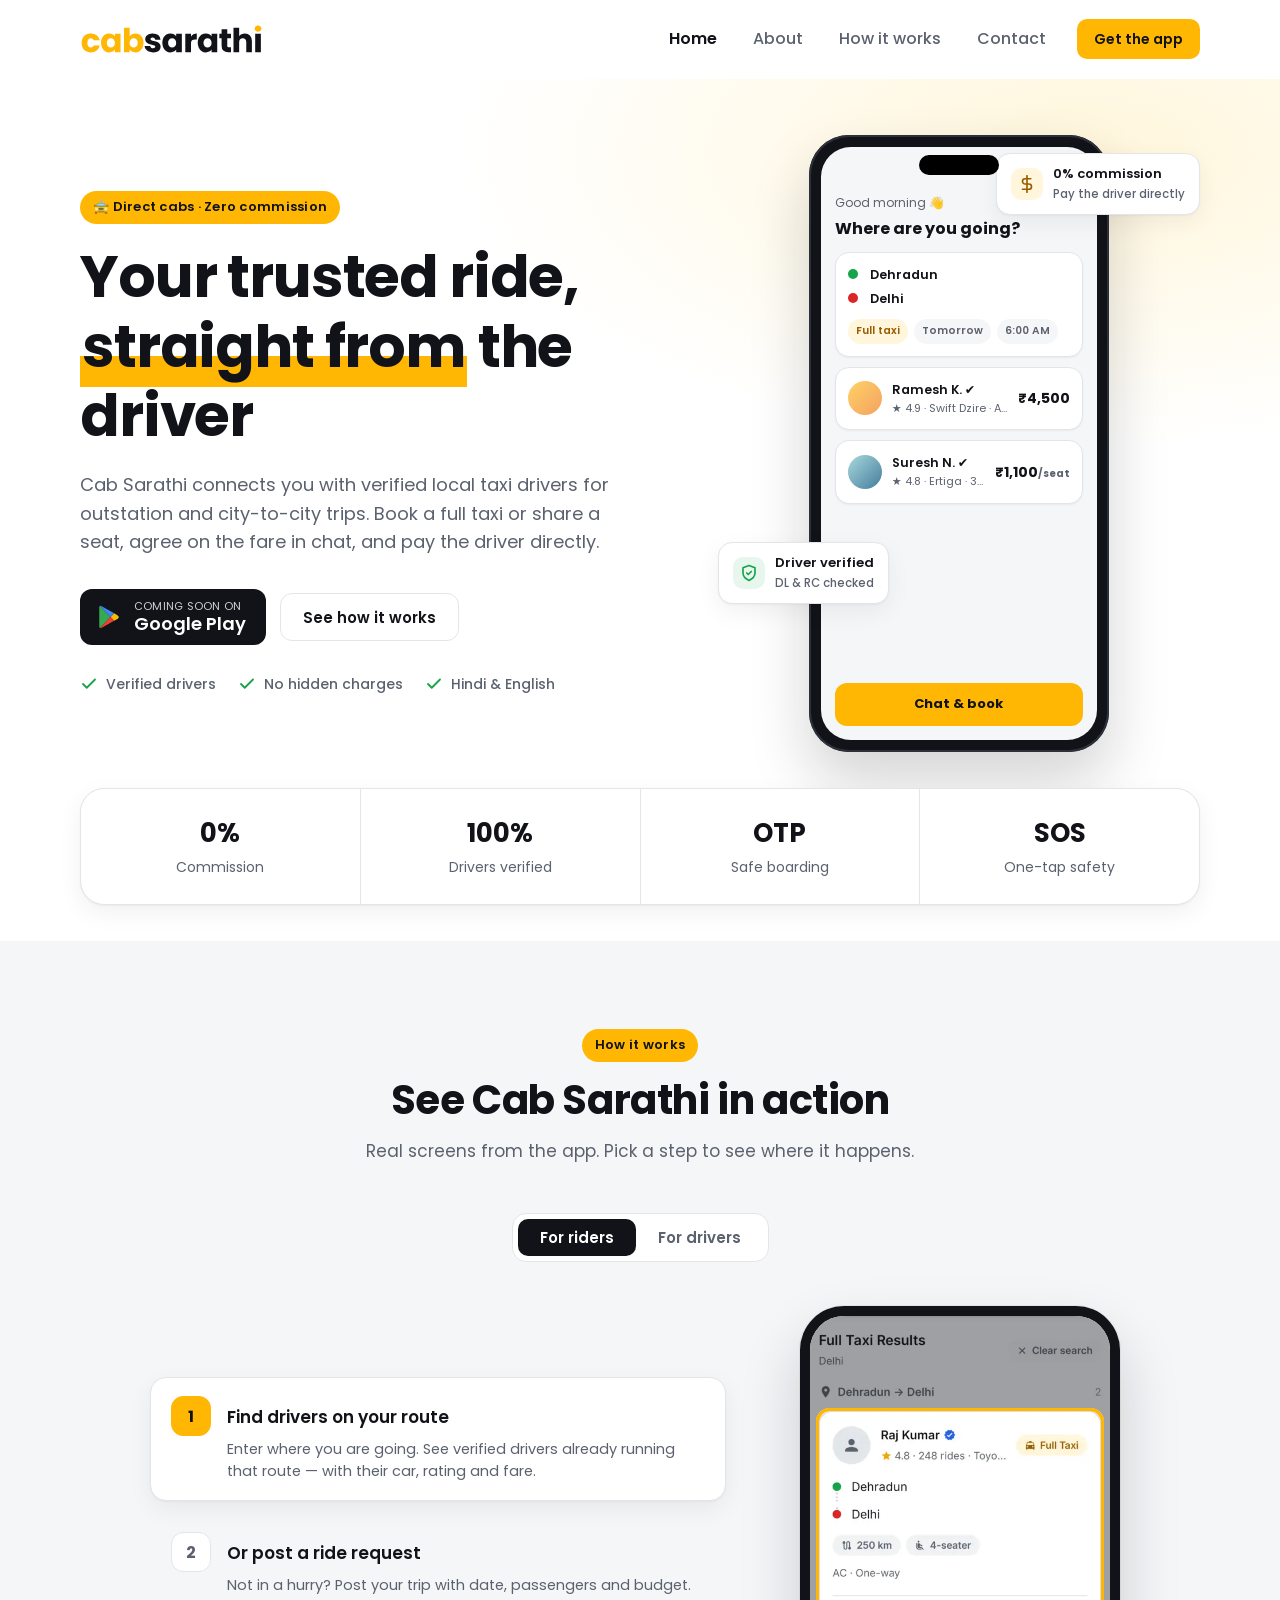
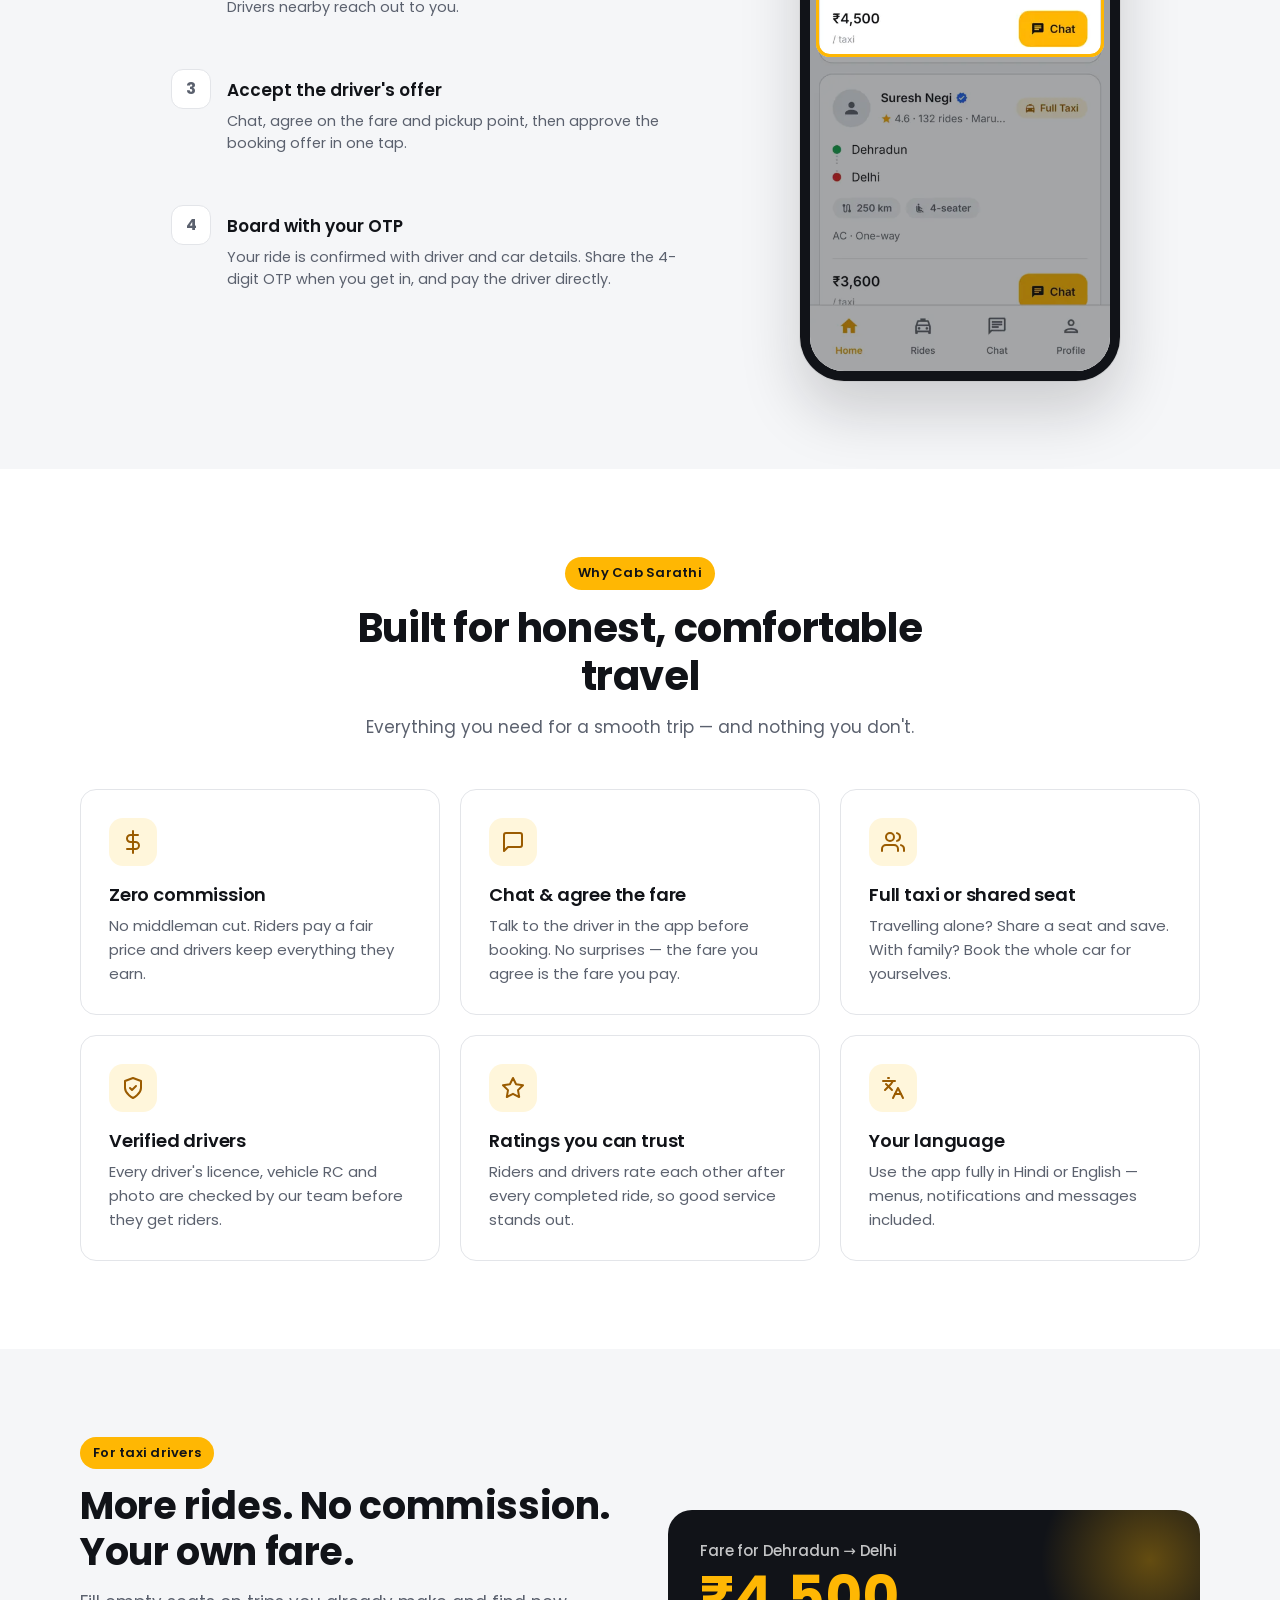
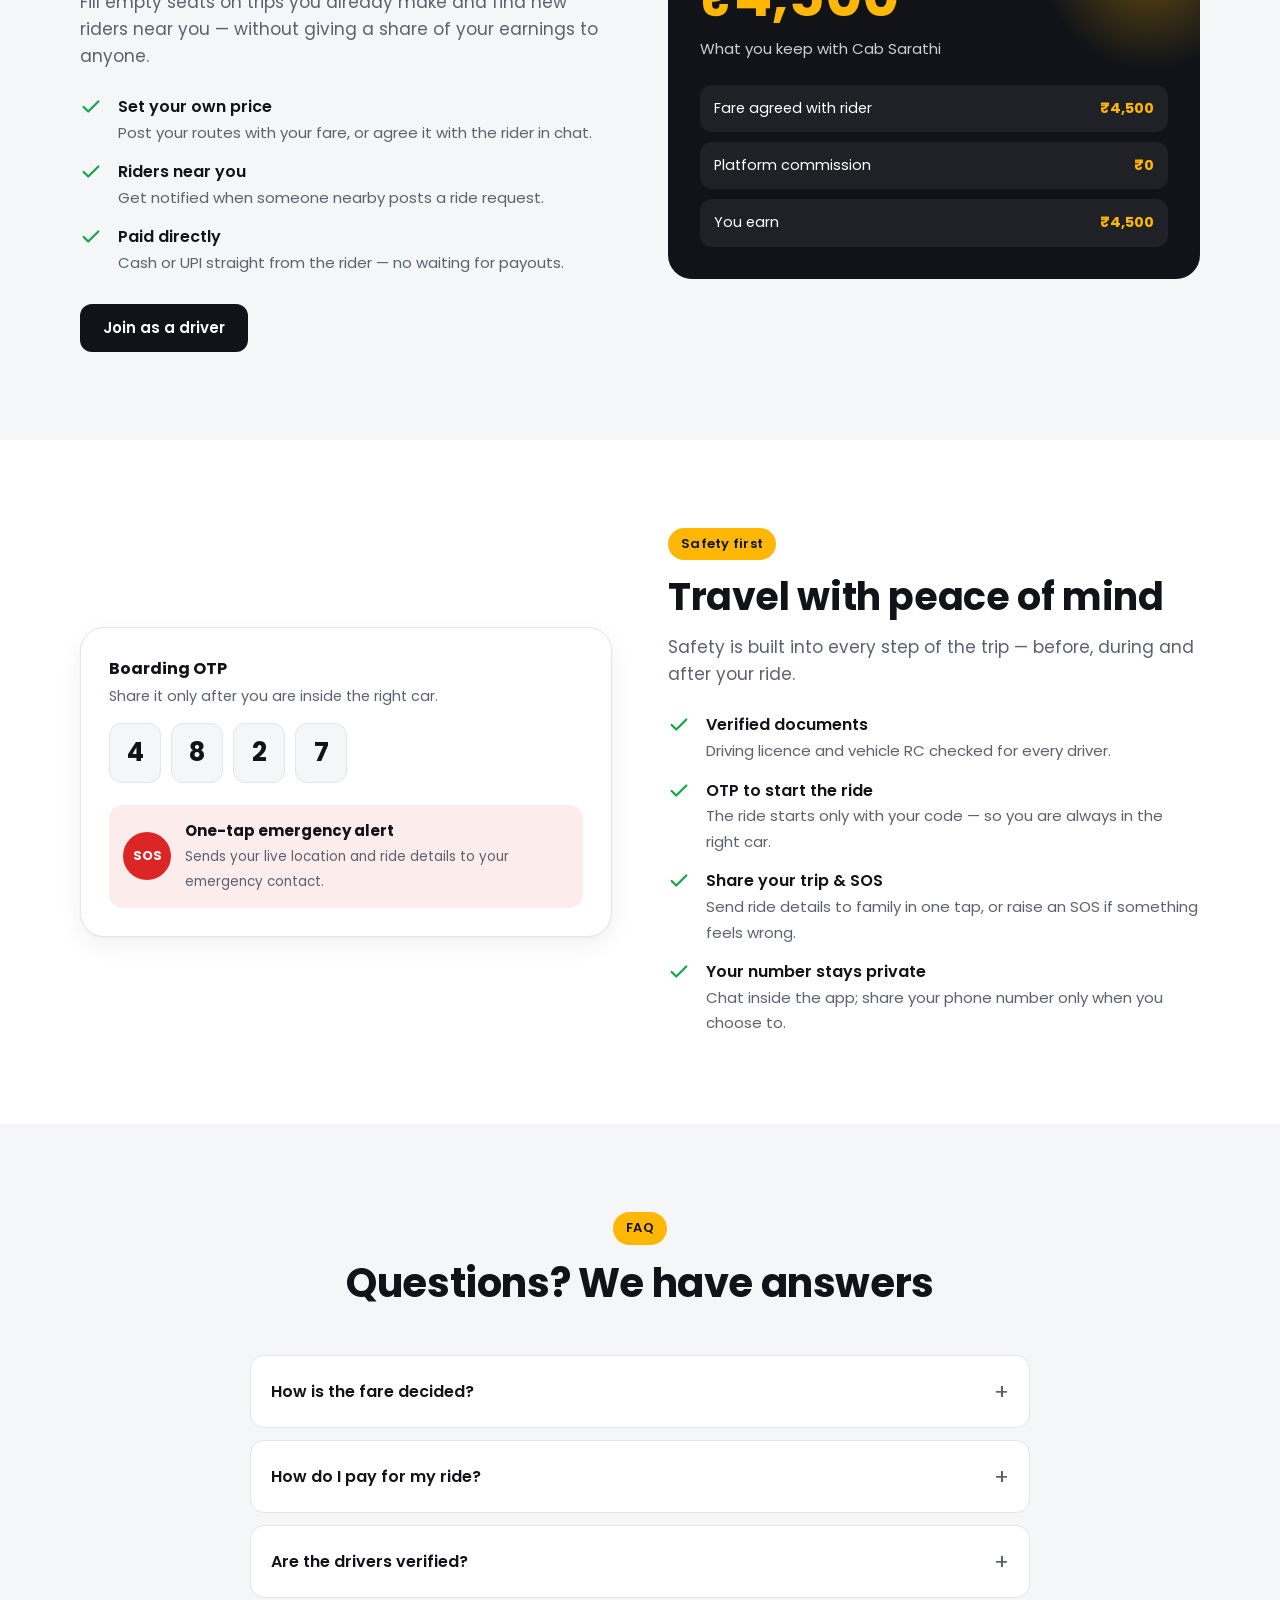
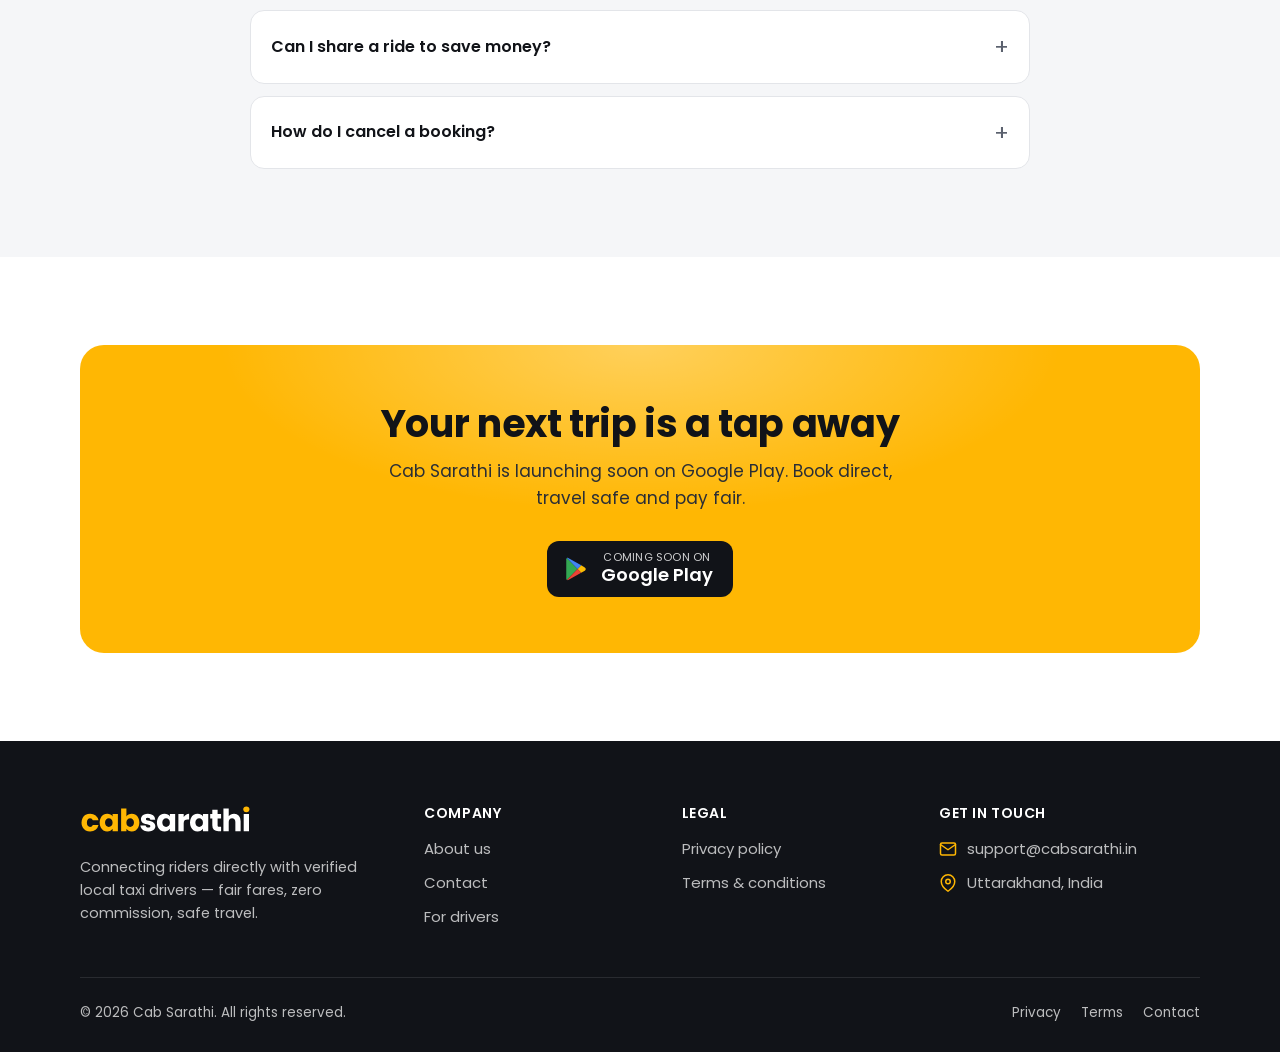
==== index.html @ b228d01e "Website: home page with new logo and real app screens in How it works - New cab/sarathi wordmark in " ====
<!doctype html>
<html lang="en">
<head>
  <meta charset="utf-8">
  <meta name="viewport" content="width=device-width, initial-scale=1">
  <title>Cab Sarathi — Book outstation cabs directly with local drivers</title>
  <meta name="description" content="Cab Sarathi connects riders with verified local taxi drivers. Book a full taxi or share a seat, agree the fare in chat, and pay the driver directly — zero commission.">
  <meta name="theme-color" content="#FFB703">
  <link rel="canonical" href="https://cabsarathi.in/">
  <link rel="icon" href="assets/favicon.svg" type="image/svg+xml">

  <!-- Social sharing -->
  <meta property="og:type" content="website">
  <meta property="og:title" content="Cab Sarathi — Direct cabs, zero commission">
  <meta property="og:description" content="Book a full taxi or share a seat with verified local drivers. Agree the fare in chat and pay the driver directly.">
  <meta property="og:url" content="https://cabsarathi.in/">

  <link rel="preconnect" href="https://fonts.googleapis.com">
  <link rel="preconnect" href="https://fonts.gstatic.com" crossorigin>
  <link href="https://fonts.googleapis.com/css2?family=Poppins:wght@400;500;600;700&display=swap" rel="stylesheet">
  <link rel="stylesheet" href="styles.css">
</head>
<body>
  <a class="skip-link" href="#main">Skip to content</a>

  <!-- ================= Header ================= -->
  <header class="site-header" id="top">
    <div class="container header-inner">
      <a class="brand" href="index.html" aria-label="Cab Sarathi home">
        <img class="brand-logo" src="assets/logo-wordmark.svg" alt="" width="183" height="30">
      </a>

      <button class="menu-toggle" type="button" aria-label="Open menu" aria-expanded="false" aria-controls="site-nav">
        <span></span>
      </button>

      <nav class="nav" id="site-nav" aria-label="Main">
        <a href="index.html" aria-current="page">Home</a>
        <a href="about.html">About</a>
        <a href="index.html#how-it-works">How it works</a>
        <a href="contact.html">Contact</a>
        <a class="btn btn-primary btn-sm" href="#download">Get the app</a>
      </nav>
    </div>
  </header>

  <main id="main">
    <!-- ================= Hero ================= -->
    <section class="hero">
      <div class="container hero-grid">
        <div class="hero-copy">
          <span class="eyebrow">🚖 Direct cabs · Zero commission</span>
          <h1>Your trusted ride, <em>straight from</em> the driver</h1>
          <p class="hero-lead">
            Cab Sarathi connects you with verified local taxi drivers for outstation and city-to-city trips.
            Book a full taxi or share a seat, agree on the fare in chat, and pay the driver directly.
          </p>
          <div class="hero-actions">
            <a class="store-badge" href="#download" aria-label="Get Cab Sarathi on Google Play">
              <svg viewBox="0 0 24 24" aria-hidden="true"><path fill="#34A853" d="M3.6 1.8 13.4 12l-9.8 10.2c-.4-.2-.6-.6-.6-1.1V2.9c0-.5.2-.9.6-1.1Z"/><path fill="#FBBC04" d="m16.8 8.6 3.3 1.9c1.2.7 1.2 2.3 0 3l-3.3 1.9L13.4 12l3.4-3.4Z"/><path fill="#4285F4" d="M3.6 1.8c.3-.2.8-.2 1.2 0l12 6.8-3.4 3.4L3.6 1.8Z"/><path fill="#EA4335" d="M13.4 12l3.4 3.4-12 6.8c-.4.2-.9.2-1.2 0L13.4 12Z"/></svg>
              <span><small>COMING SOON ON</small><strong>Google Play</strong></span>
            </a>
            <a class="btn btn-ghost" href="#how-it-works">See how it works</a>
          </div>
          <ul class="hero-points">
            <li><svg viewBox="0 0 24 24" fill="none" stroke="currentColor" stroke-width="2.4" stroke-linecap="round" stroke-linejoin="round" aria-hidden="true"><path d="M20 6 9 17l-5-5"/></svg>Verified drivers</li>
            <li><svg viewBox="0 0 24 24" fill="none" stroke="currentColor" stroke-width="2.4" stroke-linecap="round" stroke-linejoin="round" aria-hidden="true"><path d="M20 6 9 17l-5-5"/></svg>No hidden charges</li>
            <li><svg viewBox="0 0 24 24" fill="none" stroke="currentColor" stroke-width="2.4" stroke-linecap="round" stroke-linejoin="round" aria-hidden="true"><path d="M20 6 9 17l-5-5"/></svg>Hindi &amp; English</li>
          </ul>
        </div>

        <!-- Phone mockup -->
        <div class="phone-wrap" aria-hidden="true">
          <div class="phone">
            <div class="screen">
              <div class="s-hello">Good morning 👋</div>
              <div class="s-title">Where are you going?</div>
              <div class="s-card">
                <div class="s-route">
                  <i class="s-dot from"></i><span>Dehradun</span>
                  <i class="s-dot to"></i><span>Delhi</span>
                </div>
                <div class="s-meta">
                  <span class="s-chip brand">Full taxi</span>
                  <span class="s-chip">Tomorrow</span>
                  <span class="s-chip">6:00 AM</span>
                </div>
              </div>
              <div class="s-card">
                <div class="s-driver">
                  <i class="s-avatar"></i>
                  <div><div class="s-name">Ramesh K. ✔</div><div class="s-sub">★ 4.9 · Swift Dzire · AC</div></div>
                  <div class="s-fare">₹4,500</div>
                </div>
              </div>
              <div class="s-card">
                <div class="s-driver">
                  <i class="s-avatar" style="background:linear-gradient(135deg,#a8dadc,#457b9d)"></i>
                  <div><div class="s-name">Suresh N. ✔</div><div class="s-sub">★ 4.8 · Ertiga · 3 seats</div></div>
                  <div class="s-fare">₹1,100<small style="font-size:10px;color:var(--muted)">/seat</small></div>
                </div>
              </div>
              <div class="s-btn">Chat &amp; book</div>
            </div>
          </div>
          <div class="float-card float-1">
            <span class="ic"><svg viewBox="0 0 24 24" fill="none" stroke="currentColor" stroke-width="2.2" stroke-linecap="round" stroke-linejoin="round"><path d="M12 22s8-4 8-10V5l-8-3-8 3v7c0 6 8 10 8 10Z"/><path d="m9 12 2 2 4-4"/></svg></span>
            <span>Driver verified<small>DL &amp; RC checked</small></span>
          </div>
          <div class="float-card float-2">
            <span class="ic"><svg viewBox="0 0 24 24" fill="none" stroke="currentColor" stroke-width="2.2" stroke-linecap="round" stroke-linejoin="round"><path d="M12 1v22M17 5H9.5a3.5 3.5 0 0 0 0 7h5a3.5 3.5 0 0 1 0 7H6"/></svg></span>
            <span>0% commission<small>Pay the driver directly</small></span>
          </div>
        </div>
      </div>
    </section>

    <!-- ================= Highlights ================= -->
    <section class="stats" aria-label="Highlights">
      <div class="container">
        <div class="stats-grid">
          <div class="stat"><strong>0%</strong><span>Commission</span></div>
          <div class="stat"><strong>100%</strong><span>Drivers verified</span></div>
          <div class="stat"><strong>OTP</strong><span>Safe boarding</span></div>
          <div class="stat"><strong>SOS</strong><span>One-tap safety</span></div>
        </div>
      </div>
    </section>

    <!-- ================= How it works ================= -->
    <section class="section-muted" id="how-it-works">
      <div class="container">
        <div class="section-head">
          <span class="eyebrow">How it works</span>
          <h2>See Cab Sarathi in action</h2>
          <p>Real screens from the app. Pick a step to see where it happens.</p>
        </div>

        <div class="tabs-wrap">
          <div class="tabs" role="tablist" aria-label="Choose your role">
            <button class="tab" role="tab" id="tab-riders" aria-selected="true" aria-controls="steps-riders">For riders</button>
            <button class="tab" role="tab" id="tab-drivers" aria-selected="false" aria-controls="steps-drivers" tabindex="-1">For drivers</button>
          </div>
        </div>

        <div class="hiw" id="steps-riders" role="tabpanel" aria-labelledby="tab-riders">
          <ol class="hiw-steps">
            <li><button class="hiw-step" type="button" data-shot="assets/screens/rider_search.webp" data-hl="14,2,96,38" aria-current="step">
              <span><span class="hiw-t">Find drivers on your route</span><span class="hiw-d">Enter where you are going. See verified drivers already running that route — with their car, rating and fare.</span></span>
            </button></li>
            <li><button class="hiw-step" type="button" data-shot="assets/screens/rider_request.webp" data-hl="34,3,94,56">
              <span><span class="hiw-t">Or post a ride request</span><span class="hiw-d">Not in a hurry? Post your trip with date, passengers and budget. Drivers nearby reach out to you.</span></span>
            </button></li>
            <li><button class="hiw-step" type="button" data-shot="assets/screens/rider_chat.webp" data-hl="37.5,3,94,41.5">
              <span><span class="hiw-t">Accept the driver's offer</span><span class="hiw-d">Chat, agree on the fare and pickup point, then approve the booking offer in one tap.</span></span>
            </button></li>
            <li><button class="hiw-step" type="button" data-shot="assets/screens/rider_ride.webp" data-hl="35.5,2,96,20">
              <span><span class="hiw-t">Board with your OTP</span><span class="hiw-d">Your ride is confirmed with driver and car details. Share the 4-digit OTP when you get in, and pay the driver directly.</span></span>
            </button></li>
          </ol>
          <div class="hiw-media">
            <div class="device">
              <div class="device-screen">
                <img src="assets/screens/rider_search.webp" alt="Cab Sarathi app screen" width="540" height="1140" loading="lazy">
                <span class="hiw-hl" aria-hidden="true" style="--t:14%;--l:2%;--w:96%;--h:38%"></span>
              </div>
            </div>
          </div>
        </div>

        <div class="hiw" id="steps-drivers" role="tabpanel" aria-labelledby="tab-drivers" hidden>
          <ol class="hiw-steps">
            <li><button class="hiw-step" type="button" data-shot="assets/screens/driver_route.webp" data-hl="23,2,96,23" aria-current="step">
              <span><span class="hiw-t">Create your route</span><span class="hiw-d">Add the routes you run — full taxi or shared seats — and set your own fare.</span></span>
            </button></li>
            <li><button class="hiw-step" type="button" data-shot="assets/screens/driver_nearby.webp" data-hl="45,3,82,39">
              <span><span class="hiw-t">See nearby ride requests</span><span class="hiw-d">Riders near you post trips live. See the route, time, passengers and budget, and talk to the rider.</span></span>
            </button></li>
            <li><button class="hiw-step" type="button" data-shot="assets/screens/driver_chat.webp" data-hl="52,3,94,34">
              <span><span class="hiw-t">Send your offer</span><span class="hiw-d">Chat with the rider and send a booking offer. Once approved, the ride is yours — with 0% commission.</span></span>
            </button></li>
          </ol>
          <div class="hiw-media">
            <div class="device">
              <div class="device-screen">
                <img src="assets/screens/driver_route.webp" alt="Cab Sarathi app screen" width="540" height="1140" loading="lazy">
                <span class="hiw-hl" aria-hidden="true" style="--t:23%;--l:2%;--w:96%;--h:23%"></span>
              </div>
            </div>
          </div>
        </div>
      </div>
    </section>

    <!-- ================= Features ================= -->
    <section id="features">
      <div class="container">
        <div class="section-head">
          <span class="eyebrow">Why Cab Sarathi</span>
          <h2>Built for honest, comfortable travel</h2>
          <p>Everything you need for a smooth trip — and nothing you don't.</p>
        </div>

        <div class="features">
          <article class="feature">
            <div class="ic"><svg viewBox="0 0 24 24" fill="none" stroke="currentColor" stroke-width="2" stroke-linecap="round" stroke-linejoin="round" aria-hidden="true"><path d="M12 1v22M17 5H9.5a3.5 3.5 0 0 0 0 7h5a3.5 3.5 0 0 1 0 7H6"/></svg></div>
            <h3>Zero commission</h3>
            <p>No middleman cut. Riders pay a fair price and drivers keep everything they earn.</p>
          </article>
          <article class="feature">
            <div class="ic"><svg viewBox="0 0 24 24" fill="none" stroke="currentColor" stroke-width="2" stroke-linecap="round" stroke-linejoin="round" aria-hidden="true"><path d="M21 15a2 2 0 0 1-2 2H7l-4 4V5a2 2 0 0 1 2-2h14a2 2 0 0 1 2 2z"/></svg></div>
            <h3>Chat &amp; agree the fare</h3>
            <p>Talk to the driver in the app before booking. No surprises — the fare you agree is the fare you pay.</p>
          </article>
          <article class="feature">
            <div class="ic"><svg viewBox="0 0 24 24" fill="none" stroke="currentColor" stroke-width="2" stroke-linecap="round" stroke-linejoin="round" aria-hidden="true"><path d="M17 21v-2a4 4 0 0 0-4-4H5a4 4 0 0 0-4 4v2"/><circle cx="9" cy="7" r="4"/><path d="M23 21v-2a4 4 0 0 0-3-3.87M16 3.13a4 4 0 0 1 0 7.75"/></svg></div>
            <h3>Full taxi or shared seat</h3>
            <p>Travelling alone? Share a seat and save. With family? Book the whole car for yourselves.</p>
          </article>
          <article class="feature">
            <div class="ic"><svg viewBox="0 0 24 24" fill="none" stroke="currentColor" stroke-width="2" stroke-linecap="round" stroke-linejoin="round" aria-hidden="true"><path d="M12 22s8-4 8-10V5l-8-3-8 3v7c0 6 8 10 8 10z"/><path d="m9 12 2 2 4-4"/></svg></div>
            <h3>Verified drivers</h3>
            <p>Every driver's licence, vehicle RC and photo are checked by our team before they get riders.</p>
          </article>
          <article class="feature">
            <div class="ic"><svg viewBox="0 0 24 24" fill="none" stroke="currentColor" stroke-width="2" stroke-linecap="round" stroke-linejoin="round" aria-hidden="true"><polygon points="12 2 15.09 8.26 22 9.27 17 14.14 18.18 21.02 12 17.77 5.82 21.02 7 14.14 2 9.27 8.91 8.26 12 2"/></svg></div>
            <h3>Ratings you can trust</h3>
            <p>Riders and drivers rate each other after every completed ride, so good service stands out.</p>
          </article>
          <article class="feature">
            <div class="ic"><svg viewBox="0 0 24 24" fill="none" stroke="currentColor" stroke-width="2" stroke-linecap="round" stroke-linejoin="round" aria-hidden="true"><path d="m5 8 6 6"/><path d="m4 14 6-6 2-3"/><path d="M2 5h12"/><path d="M7 2h1"/><path d="m22 22-5-10-5 10"/><path d="M14 18h6"/></svg></div>
            <h3>Your language</h3>
            <p>Use the app fully in Hindi or English — menus, notifications and messages included.</p>
          </article>
        </div>
      </div>
    </section>

    <!-- ================= For drivers ================= -->
    <section class="section-muted" id="drivers">
      <div class="container split">
        <div>
          <span class="eyebrow">For taxi drivers</span>
          <h2>More rides. No commission. Your own fare.</h2>
          <p class="lead">Fill empty seats on trips you already make and find new riders near you — without giving a share of your earnings to anyone.</p>
          <ul class="checklist">
            <li><svg viewBox="0 0 24 24" fill="none" stroke="currentColor" stroke-width="2.4" stroke-linecap="round" stroke-linejoin="round" aria-hidden="true"><path d="M20 6 9 17l-5-5"/></svg><div><strong>Set your own price</strong><span>Post your routes with your fare, or agree it with the rider in chat.</span></div></li>
            <li><svg viewBox="0 0 24 24" fill="none" stroke="currentColor" stroke-width="2.4" stroke-linecap="round" stroke-linejoin="round" aria-hidden="true"><path d="M20 6 9 17l-5-5"/></svg><div><strong>Riders near you</strong><span>Get notified when someone nearby posts a ride request.</span></div></li>
            <li><svg viewBox="0 0 24 24" fill="none" stroke="currentColor" stroke-width="2.4" stroke-linecap="round" stroke-linejoin="round" aria-hidden="true"><path d="M20 6 9 17l-5-5"/></svg><div><strong>Paid directly</strong><span>Cash or UPI straight from the rider — no waiting for payouts.</span></div></li>
          </ul>
          <a class="btn btn-dark" href="#download">Join as a driver</a>
        </div>
        <div class="split-media">
          <div class="panel">
            <h3>Fare for Dehradun → Delhi</h3>
            <div class="big">₹4,500</div>
            <p>What you keep with Cab Sarathi</p>
            <div class="panel-rows">
              <div class="panel-row"><span>Fare agreed with rider</span><b>₹4,500</b></div>
              <div class="panel-row"><span>Platform commission</span><b>₹0</b></div>
              <div class="panel-row"><span>You earn</span><b>₹4,500</b></div>
            </div>
          </div>
        </div>
      </div>
    </section>

    <!-- ================= Safety ================= -->
    <section id="safety">
      <div class="container split reverse">
        <div class="split-media">
          <div class="safety-card">
            <strong>Boarding OTP</strong>
            <p style="color:var(--muted);font-size:14.5px;margin-top:4px">Share it only after you are inside the right car.</p>
            <div class="otp-box" aria-label="Example OTP 4 8 2 7"><span>4</span><span>8</span><span>2</span><span>7</span></div>
            <div class="sos-row">
              <div class="sos">SOS</div>
              <div><strong>One-tap emergency alert</strong><span>Sends your live location and ride details to your emergency contact.</span></div>
            </div>
          </div>
        </div>
        <div>
          <span class="eyebrow">Safety first</span>
          <h2>Travel with peace of mind</h2>
          <p class="lead">Safety is built into every step of the trip — before, during and after your ride.</p>
          <ul class="checklist">
            <li><svg viewBox="0 0 24 24" fill="none" stroke="currentColor" stroke-width="2.4" stroke-linecap="round" stroke-linejoin="round" aria-hidden="true"><path d="M20 6 9 17l-5-5"/></svg><div><strong>Verified documents</strong><span>Driving licence and vehicle RC checked for every driver.</span></div></li>
            <li><svg viewBox="0 0 24 24" fill="none" stroke="currentColor" stroke-width="2.4" stroke-linecap="round" stroke-linejoin="round" aria-hidden="true"><path d="M20 6 9 17l-5-5"/></svg><div><strong>OTP to start the ride</strong><span>The ride starts only with your code — so you are always in the right car.</span></div></li>
            <li><svg viewBox="0 0 24 24" fill="none" stroke="currentColor" stroke-width="2.4" stroke-linecap="round" stroke-linejoin="round" aria-hidden="true"><path d="M20 6 9 17l-5-5"/></svg><div><strong>Share your trip &amp; SOS</strong><span>Send ride details to family in one tap, or raise an SOS if something feels wrong.</span></div></li>
            <li><svg viewBox="0 0 24 24" fill="none" stroke="currentColor" stroke-width="2.4" stroke-linecap="round" stroke-linejoin="round" aria-hidden="true"><path d="M20 6 9 17l-5-5"/></svg><div><strong>Your number stays private</strong><span>Chat inside the app; share your phone number only when you choose to.</span></div></li>
          </ul>
        </div>
      </div>
    </section>

    <!-- ================= FAQ ================= -->
    <section class="section-muted" id="faq">
      <div class="container">
        <div class="section-head">
          <span class="eyebrow">FAQ</span>
          <h2>Questions? We have answers</h2>
        </div>
        <div class="faq">
          <details>
            <summary>How is the fare decided?</summary>
            <p>Drivers set their own fares, and you can discuss it with them in chat. Cab Sarathi does not add any commission or hidden charges — you pay exactly what you agreed.</p>
          </details>
          <details>
            <summary>How do I pay for my ride?</summary>
            <p>You pay the driver directly in cash or UPI, as you both agree. No money is charged inside the app.</p>
          </details>
          <details>
            <summary>Are the drivers verified?</summary>
            <p>Yes. Every driver submits their driving licence, vehicle RC and photo, and our team reviews them before the driver can see riders' requests.</p>
          </details>
          <details>
            <summary>Can I share a ride to save money?</summary>
            <p>Yes. Many drivers offer seat sharing on their routes — book only the seats you need and split the cost of the trip.</p>
          </details>
          <details>
            <summary>How do I cancel a booking?</summary>
            <p>Open the ride in the Rides tab and tap "Cancel ride". The other person is notified immediately.</p>
          </details>
        </div>
      </div>
    </section>

    <!-- ================= CTA ================= -->
    <section class="cta" id="download">
      <div class="container" style="padding-top:88px">
        <div class="cta-box">
          <h2>Your next trip is a tap away</h2>
          <p>Cab Sarathi is launching soon on Google Play. Book direct, travel safe and pay fair.</p>
          <a class="store-badge" href="#download" aria-label="Cab Sarathi on Google Play — coming soon">
            <svg viewBox="0 0 24 24" aria-hidden="true"><path fill="#34A853" d="M3.6 1.8 13.4 12l-9.8 10.2c-.4-.2-.6-.6-.6-1.1V2.9c0-.5.2-.9.6-1.1Z"/><path fill="#FBBC04" d="m16.8 8.6 3.3 1.9c1.2.7 1.2 2.3 0 3l-3.3 1.9L13.4 12l3.4-3.4Z"/><path fill="#4285F4" d="M3.6 1.8c.3-.2.8-.2 1.2 0l12 6.8-3.4 3.4L3.6 1.8Z"/><path fill="#EA4335" d="M13.4 12l3.4 3.4-12 6.8c-.4.2-.9.2-1.2 0L13.4 12Z"/></svg>
            <span><small>COMING SOON ON</small><strong>Google Play</strong></span>
          </a>
        </div>
      </div>
    </section>
  </main>

  <!-- ================= Footer ================= -->
  <footer class="site-footer">
    <div class="container">
      <div class="footer-grid">
        <div class="footer-brand">
          <a class="brand" href="index.html" aria-label="Cab Sarathi home">
            <img class="brand-logo" src="assets/logo-wordmark-white.svg" alt="" width="183" height="30">
          </a>
          <p class="footer-about">Connecting riders directly with verified local taxi drivers — fair fares, zero commission, safe travel.</p>
        </div>
        <div class="footer-col">
          <h4>Company</h4>
          <ul>
            <li><a href="about.html">About us</a></li>
            <li><a href="contact.html">Contact</a></li>
            <li><a href="index.html#drivers">For drivers</a></li>
          </ul>
        </div>
        <div class="footer-col">
          <h4>Legal</h4>
          <ul>
            <li><a href="privacy.html">Privacy policy</a></li>
            <li><a href="terms.html">Terms &amp; conditions</a></li>
          </ul>
        </div>
        <div class="footer-col footer-contact-col">
          <h4>Get in touch</h4>
          <ul class="footer-contact">
            <li><svg viewBox="0 0 24 24" fill="none" stroke="currentColor" stroke-width="2" stroke-linecap="round" stroke-linejoin="round" aria-hidden="true"><rect x="2" y="4" width="20" height="16" rx="2"/><path d="m22 6-10 7L2 6"/></svg><a href="mailto:support@cabsarathi.in">support@cabsarathi.in</a></li>
            <li><svg viewBox="0 0 24 24" fill="none" stroke="currentColor" stroke-width="2" stroke-linecap="round" stroke-linejoin="round" aria-hidden="true"><path d="M21 10c0 7-9 13-9 13S3 17 3 10a9 9 0 0 1 18 0z"/><circle cx="12" cy="10" r="3"/></svg><span>Uttarakhand, India</span></li>
          </ul>
        </div>
      </div>
      <div class="footer-bottom">
        <span>© <span id="year">2026</span> Cab Sarathi. All rights reserved.</span>
        <nav aria-label="Legal">
          <a href="privacy.html">Privacy</a>
          <a href="terms.html">Terms</a>
          <a href="contact.html">Contact</a>
        </nav>
      </div>
    </div>
  </footer>

  <script src="script.js" defer></script>
</body>
</html>
---- styles.css ----
/* =========================================================
   Cab Sarathi — website styles (shared by every page)
   Colours match the Android app.
   ========================================================= */
:root {
  --brand: #FFB703;
  --brand-dark: #E09A00;
  --brand-soft: #FFF6DB;
  --brand-text: #9A5B00;
  --ink: #111318;
  --ink-2: #2A2E36;
  --muted: #5B616E;
  --muted-2: #8C919C;
  --bg: #F5F6F8;
  --surface: #FFFFFF;
  --border: #E3E5E9;
  --success: #16A34A;
  --success-soft: #E8F7EE;
  --danger: #DC2626;
  --danger-soft: #FDECEC;
  --info: #2563EB;
  --info-soft: #EAF1FE;

  --radius: 16px;
  --radius-lg: 24px;
  --shadow: 0 1px 2px rgba(17, 19, 24, .04), 0 8px 24px rgba(17, 19, 24, .06);
  --container: 1160px;
  --header-h: 78px;
  --font: "Poppins", system-ui, -apple-system, "Segoe UI", Roboto, sans-serif;
}

*, *::before, *::after { box-sizing: border-box; }
html { -webkit-text-size-adjust: 100%; scroll-behavior: smooth; scroll-padding-top: calc(var(--header-h) + 12px); }
body {
  margin: 0;
  font-family: var(--font);
  font-size: 16px;
  line-height: 1.6;
  color: var(--ink);
  background: var(--surface);
  -webkit-font-smoothing: antialiased;
}
img, svg { display: block; max-width: 100%; }
a { color: inherit; text-decoration: none; }
h1, h2, h3, h4 { margin: 0; line-height: 1.2; letter-spacing: -0.01em; }
p { margin: 0; }
ul, ol { margin: 0; padding: 0; list-style: none; }
:focus-visible { outline: 3px solid var(--brand); outline-offset: 2px; border-radius: 6px; }

.container { width: 100%; max-width: var(--container); margin: 0 auto; padding: 0 20px; }
.skip-link {
  position: absolute; left: -9999px; top: 8px; z-index: 100;
  background: var(--ink); color: #fff; padding: 8px 14px; border-radius: 8px;
}
.skip-link:focus { left: 12px; }

/* ---------- Buttons ---------- */
.btn {
  display: inline-flex; align-items: center; justify-content: center; gap: 10px;
  height: 48px; padding: 0 22px; border-radius: 12px;
  font: 600 15px/1 var(--font); border: 1.5px solid transparent; cursor: pointer;
  transition: background-color .15s, border-color .15s, transform .15s;
  white-space: nowrap;
}
.btn:active { transform: translateY(1px); }
.btn-primary { background: var(--brand); color: var(--ink); }
.btn-primary:hover { background: var(--brand-dark); }
.btn-dark { background: var(--ink); color: #fff; }
.btn-dark:hover { background: var(--ink-2); }
.btn-ghost { background: transparent; color: var(--ink); border-color: var(--border); }
.btn-ghost:hover { border-color: var(--ink); }
.btn-sm { height: 40px; padding: 0 16px; font-size: 14px; border-radius: 10px; }

/* Google Play style badge */
.store-badge {
  display: inline-flex; align-items: center; gap: 12px;
  height: 56px; padding: 0 20px 0 16px; border-radius: 12px;
  background: var(--ink); color: #fff; transition: background-color .15s;
}
.store-badge:hover { background: var(--ink-2); }
.store-badge svg { width: 26px; height: 26px; flex: none; }
.store-badge small { display: block; font-size: 11px; line-height: 1.2; opacity: .8; letter-spacing: .02em; }
.store-badge strong { display: block; font-size: 18px; line-height: 1.2; font-weight: 600; }

/* ---------- Header ---------- */
.site-header {
  position: sticky; top: 0; z-index: 50;
  background: rgba(255, 255, 255, .92);
  backdrop-filter: saturate(180%) blur(12px);
  -webkit-backdrop-filter: saturate(180%) blur(12px);
  border-bottom: 1px solid transparent;
  transition: border-color .2s, box-shadow .2s;
}
.site-header.is-scrolled { border-bottom-color: var(--border); box-shadow: 0 2px 12px rgba(17, 19, 24, .04); }
.header-inner { display: flex; align-items: center; justify-content: space-between; height: var(--header-h); gap: 16px; }

.brand { display: inline-flex; align-items: center; }
.brand-logo { height: 30px; width: auto; display: block; }

.nav { display: flex; align-items: center; gap: 6px; }
.nav a:not(.btn) {
  padding: 9px 15px; border-radius: 10px; font-size: 16px; font-weight: 500; color: var(--muted);
  transition: color .15s, background-color .15s;
}
.nav a:not(.btn):hover { color: var(--ink); background: var(--bg); }
.nav a[aria-current="page"] { color: var(--ink); font-weight: 600; }
.nav .btn { margin-left: 10px; }

.menu-toggle {
  display: none; width: 44px; height: 44px; border-radius: 12px; border: 1px solid var(--border);
  background: var(--surface); cursor: pointer; align-items: center; justify-content: center;
}
.menu-toggle span, .menu-toggle span::before, .menu-toggle span::after {
  display: block; width: 18px; height: 2px; background: var(--ink); border-radius: 2px; position: relative;
  transition: transform .2s, background-color .2s;
}
.menu-toggle span::before, .menu-toggle span::after { content: ""; position: absolute; left: 0; }
.menu-toggle span::before { top: -6px; }
.menu-toggle span::after { top: 6px; }
.menu-toggle[aria-expanded="true"] span { background: transparent; }
.menu-toggle[aria-expanded="true"] span::before { transform: translateY(6px) rotate(45deg); }
.menu-toggle[aria-expanded="true"] span::after { transform: translateY(-6px) rotate(-45deg); }

@media (max-width: 860px) {
  .menu-toggle { display: inline-flex; }
  .nav {
    position: fixed; inset: var(--header-h) 0 auto 0;
    flex-direction: column; align-items: stretch; gap: 4px;
    padding: 12px 20px 20px; background: var(--surface);
    border-bottom: 1px solid var(--border); box-shadow: 0 16px 32px rgba(17, 19, 24, .08);
    transform: translateY(-8px); opacity: 0; visibility: hidden;
    transition: opacity .2s, transform .2s, visibility .2s;
  }
  .nav.is-open { transform: none; opacity: 1; visibility: visible; }
  .nav a:not(.btn) { padding: 12px 14px; font-size: 17px; }
  .brand-logo { height: 26px; }
  .nav .btn { margin: 8px 0 0; height: 48px; }
}

/* ---------- Sections ---------- */
section { padding: 88px 0; }
.section-muted { background: var(--bg); }
.eyebrow {
  display: inline-flex; align-items: center; gap: 8px;
  padding: 6px 13px; border-radius: 999px; background: var(--brand); color: var(--ink);
  font-size: 13px; font-weight: 600; letter-spacing: .02em;
}
.section-head { max-width: 640px; margin: 0 auto 48px; text-align: center; }
.section-head h2 { margin-top: 14px; font-size: clamp(28px, 4vw, 40px); font-weight: 700; }
.section-head p { margin-top: 14px; color: var(--muted); font-size: 17px; }

@media (max-width: 640px) {
  section { padding: 64px 0; }
  .section-head { margin-bottom: 36px; }
}

/* ---------- Hero ---------- */
.hero { padding: 56px 0 72px; overflow: hidden; background:
  radial-gradient(900px 420px at 85% 10%, var(--brand-soft), transparent 70%),
  linear-gradient(var(--surface), var(--surface)); }
.hero-grid { display: grid; grid-template-columns: 1.1fr .9fr; align-items: center; gap: 48px; }
.hero h1 { margin-top: 18px; font-size: clamp(34px, 5.4vw, 58px); font-weight: 700; letter-spacing: -0.02em; }
.hero h1 em { font-style: normal; background: linear-gradient(transparent 62%, var(--brand) 62%); padding: 0 2px; }
.hero-lead { margin-top: 20px; max-width: 540px; font-size: clamp(16px, 1.6vw, 18px); color: var(--muted); }
.hero-actions { display: flex; flex-wrap: wrap; align-items: center; gap: 14px; margin-top: 32px; }
.hero-points { display: flex; flex-wrap: wrap; gap: 10px 22px; margin-top: 28px; color: var(--muted); font-size: 14px; font-weight: 500; }
.hero-points li { display: inline-flex; align-items: center; gap: 8px; }
.hero-points svg { width: 18px; height: 18px; color: var(--success); }

/* Phone mockup (pure CSS, no images) */
.phone-wrap { position: relative; display: flex; justify-content: center; }
.phone {
  width: 300px; max-width: 100%; aspect-ratio: 9 / 18.5; border-radius: 40px; padding: 12px;
  background: var(--ink); box-shadow: 0 30px 60px rgba(17, 19, 24, .18), inset 0 0 0 2px #2c3039;
  position: relative;
}
.phone::before { content: ""; position: absolute; top: 20px; left: 50%; width: 80px; height: 20px; margin-left: -40px; border-radius: 12px; background: #000; z-index: 2; }
.screen { height: 100%; border-radius: 30px; background: var(--bg); overflow: hidden; padding: 46px 14px 14px; display: flex; flex-direction: column; gap: 10px; }
.screen .s-hello { font-size: 12px; color: var(--muted); }
.screen .s-title { font-size: 16px; font-weight: 700; margin-top: -6px; }
.s-card { background: var(--surface); border-radius: 14px; padding: 12px; box-shadow: 0 1px 2px rgba(17,19,24,.05); border: 1px solid var(--border); }
.s-route { display: grid; grid-template-columns: 12px 1fr; gap: 4px 10px; font-size: 12.5px; font-weight: 600; }
.s-dot { width: 10px; height: 10px; border-radius: 50%; margin-top: 4px; }
.s-dot.from { background: var(--success); } .s-dot.to { background: var(--danger); }
.s-meta { display: flex; gap: 6px; margin-top: 10px; flex-wrap: wrap; }
.s-chip { font-size: 10.5px; font-weight: 600; padding: 4px 8px; border-radius: 999px; background: var(--bg); color: var(--muted); }
.s-chip.brand { background: var(--brand-soft); color: var(--brand-text); }
.s-driver { display: flex; align-items: center; gap: 10px; }
.s-avatar { width: 34px; height: 34px; border-radius: 50%; background: linear-gradient(135deg, #ffd166, #f4a261); flex: none; }
.s-name { font-size: 12.5px; font-weight: 600; }
.s-sub { font-size: 11px; color: var(--muted); }
.s-fare { margin-left: auto; font-size: 14px; font-weight: 700; }
.s-btn { margin-top: auto; background: var(--brand); color: var(--ink); border-radius: 12px; text-align: center; padding: 11px; font-size: 13px; font-weight: 700; }
.float-card {
  position: absolute; background: var(--surface); border-radius: 14px; padding: 10px 14px;
  box-shadow: var(--shadow); border: 1px solid var(--border);
  display: flex; align-items: center; gap: 10px; font-size: 13px; font-weight: 600;
}
.float-card .ic { width: 32px; height: 32px; border-radius: 10px; display: grid; place-items: center; flex: none; }
.float-card .ic svg { width: 18px; height: 18px; }
.float-card small { display: block; font-weight: 500; color: var(--muted); font-size: 11.5px; }
.float-1 { bottom: 24%; left: 0; }
.float-1 .ic { background: var(--success-soft); color: var(--success); }
.float-2 { top: 3%; right: 0; }
.float-2 .ic { background: var(--brand-soft); color: var(--brand-text); }

@media (max-width: 960px) {
  .hero-grid { grid-template-columns: 1fr; gap: 40px; }
  .hero-copy { text-align: center; }
  .hero-lead { margin-left: auto; margin-right: auto; }
  .hero-actions, .hero-points { justify-content: center; }
}
@media (max-width: 480px) {
  .hero { padding-top: 36px; }
  .phone { width: 272px; }
  .screen { padding-left: 12px; padding-right: 12px; }
  .s-avatar { width: 28px; height: 28px; }
  .s-fare { font-size: 13px; }
  .s-driver { gap: 8px; }
  .float-card { display: none; }
  .hero-actions .btn, .hero-actions .store-badge { width: 100%; justify-content: center; }
}

/* ---------- Stats strip ---------- */
.stats { padding: 0; }
.stats-grid {
  display: grid; grid-template-columns: repeat(4, 1fr); gap: 1px;
  background: var(--border); border: 1px solid var(--border); border-radius: var(--radius-lg); overflow: hidden;
  transform: translateY(-36px); box-shadow: var(--shadow);
}
.stat { background: var(--surface); padding: 24px 20px; text-align: center; }
.stat strong { display: block; font-size: 26px; font-weight: 700; }
.stat span { font-size: 14px; color: var(--muted); }
@media (max-width: 760px) { .stats-grid { grid-template-columns: repeat(2, 1fr); transform: translateY(-24px); } }

/* ---------- How it works (app screenshots + highlight) ---------- */
.tabs { display: inline-flex; padding: 5px; border-radius: 14px; background: var(--surface); border: 1px solid var(--border); margin: 0 auto 44px; }
.tabs-wrap { text-align: center; }
.tab {
  border: 0; background: transparent; padding: 11px 22px; border-radius: 10px; cursor: pointer;
  font: 600 15px/1 var(--font); color: var(--muted);
}
.tab[aria-selected="true"] { background: var(--ink); color: #fff; }

.hiw { display: grid; grid-template-columns: 1fr 340px; gap: 64px; align-items: center; max-width: 980px; margin: 0 auto; }
.hiw[hidden] { display: none; }
.hiw-steps { list-style: none; margin: 0; padding: 0; display: grid; gap: 12px; counter-reset: step; }
.hiw-step {
  display: grid; grid-template-columns: 40px 1fr; gap: 16px; width: 100%; text-align: left;
  padding: 18px 20px; border-radius: var(--radius); border: 1px solid transparent; background: transparent;
  font: inherit; color: inherit; cursor: pointer; transition: background-color .2s, border-color .2s, box-shadow .2s;
}
.hiw-step::before {
  counter-increment: step; content: counter(step);
  display: grid; place-items: center; width: 40px; height: 40px; border-radius: 12px;
  background: var(--surface); border: 1px solid var(--border); color: var(--muted); font-weight: 700; font-size: 16px;
  transition: background-color .2s, color .2s, border-color .2s;
}
.hiw-step:hover { background: rgba(255,255,255,.6); }
.hiw-step[aria-current="step"] { background: var(--surface); border-color: var(--border); box-shadow: var(--shadow); }
.hiw-step[aria-current="step"]::before { background: var(--brand); border-color: var(--brand); color: var(--ink); }
.hiw-t { display: block; font-size: 17px; font-weight: 600; color: var(--ink); margin-top: 8px; }
.hiw-d { display: block; margin-top: 6px; color: var(--muted); font-size: 14.5px; line-height: 1.55; }
.hiw-step:focus-visible { outline: 3px solid var(--brand); outline-offset: 2px; }

.device {
  position: relative; width: 100%; max-width: 320px; margin: 0 auto; aspect-ratio: 9 / 19;
  border-radius: 44px; padding: 10px; background: var(--ink);
  box-shadow: 0 30px 60px rgba(17,19,24,.18), 0 0 0 1px rgba(17,19,24,.06);
}
.device-screen { position: relative; width: 100%; height: 100%; border-radius: 34px; overflow: hidden; background: var(--bg); }
.device-screen img { position: absolute; inset: 0; width: 100%; height: 100%; object-fit: cover; object-position: top; transition: opacity .35s; }
.device-screen img.is-fading { opacity: 0; }
.hiw-hl {
  position: absolute; border: 3px solid var(--brand); border-radius: 14px;
  box-shadow: 0 0 0 9999px rgba(17,19,24,.38);
  top: var(--t); left: var(--l); width: var(--w); height: var(--h);
  transition: top .45s ease, left .45s ease, width .45s ease, height .45s ease;
  pointer-events: none;
}
.hiw-hl::after {
  content: ""; position: absolute; inset: -3px; border-radius: 14px; border: 3px solid var(--brand);
  animation: hl-pulse 1.8s ease-out infinite;
}
@keyframes hl-pulse { from { opacity: .9; transform: scale(1); } to { opacity: 0; transform: scale(1.06); } }

@media (max-width: 900px) {
  .hiw { grid-template-columns: 1fr; gap: 32px; }
  .hiw-media { order: -1; }
  .device { max-width: 270px; border-radius: 38px; }
  .device-screen { border-radius: 29px; }
}
@media (prefers-reduced-motion: reduce) {
  .hiw-hl, .device-screen img { transition: none; }
  .hiw-hl::after { animation: none; }
}

/* ---------- Feature cards ---------- */
.features { display: grid; grid-template-columns: repeat(3, 1fr); gap: 20px; }
.feature { padding: 28px; border-radius: var(--radius); border: 1px solid var(--border); background: var(--surface); transition: box-shadow .2s, transform .2s; }
.feature:hover { box-shadow: var(--shadow); transform: translateY(-2px); }
.feature .ic { width: 48px; height: 48px; border-radius: 14px; display: grid; place-items: center; background: var(--brand-soft); color: var(--brand-text); }
.feature .ic svg { width: 24px; height: 24px; }
.feature h3 { margin-top: 18px; font-size: 18px; font-weight: 600; }
.feature p { margin-top: 8px; color: var(--muted); font-size: 15px; }
@media (max-width: 960px) { .features { grid-template-columns: repeat(2, 1fr); } }
@media (max-width: 600px) { .features { grid-template-columns: 1fr; } .feature { padding: 22px; } }

/* ---------- Split (drivers / safety) ---------- */
.split { display: grid; grid-template-columns: 1fr 1fr; gap: 56px; align-items: center; }
.split h2 { margin-top: 14px; font-size: clamp(28px, 4vw, 38px); font-weight: 700; }
.split .lead { margin-top: 14px; color: var(--muted); font-size: 17px; }
.checklist { margin-top: 24px; display: grid; gap: 14px; }
.checklist li { display: grid; grid-template-columns: 26px 1fr; gap: 12px; align-items: start; }
.checklist li svg { width: 22px; height: 22px; margin-top: 2px; color: var(--success); }
.checklist strong { display: block; font-weight: 600; }
.checklist span { color: var(--muted); font-size: 15px; }
.split .btn { margin-top: 28px; }

.panel { background: var(--ink); color: #fff; border-radius: var(--radius-lg); padding: 32px; position: relative; overflow: hidden; }
.panel::after { content: ""; position: absolute; right: -60px; top: -60px; width: 220px; height: 220px; border-radius: 50%; background: radial-gradient(circle, rgba(255,183,3,.35), transparent 70%); }
.panel h3 { font-size: 15px; font-weight: 500; opacity: .75; }
.panel .big { font-size: clamp(40px, 6vw, 56px); font-weight: 700; color: var(--brand); margin-top: 6px; line-height: 1.1; }
.panel p { margin-top: 10px; opacity: .8; font-size: 15px; }
.panel-rows { margin-top: 24px; display: grid; gap: 10px; position: relative; z-index: 1; }
.panel-row { display: flex; justify-content: space-between; gap: 12px; padding: 12px 14px; border-radius: 12px; background: rgba(255,255,255,.06); font-size: 14.5px; }
.panel-row b { color: var(--brand); }

.safety-card { background: var(--surface); border: 1px solid var(--border); border-radius: var(--radius-lg); padding: 28px; box-shadow: var(--shadow); }
.otp-box { display: flex; gap: 10px; margin-top: 14px; }
.otp-box span { width: 52px; height: 60px; border-radius: 12px; display: grid; place-items: center; font-size: 26px; font-weight: 700; background: var(--bg); border: 1.5px solid var(--border); }
.sos-row { margin-top: 22px; display: flex; align-items: center; gap: 14px; padding: 14px; border-radius: 14px; background: var(--danger-soft); }
.sos-row .sos { width: 48px; height: 48px; border-radius: 50%; background: var(--danger); color: #fff; display: grid; place-items: center; font-weight: 700; font-size: 13px; flex: none; }
.sos-row strong { display: block; font-size: 15px; }
.sos-row span { font-size: 13.5px; color: var(--muted); }

@media (max-width: 900px) {
  .split { grid-template-columns: 1fr; gap: 36px; }
  .split.reverse .split-media { order: 2; }
}

/* ---------- FAQ ---------- */
.faq { max-width: 780px; margin: 0 auto; display: grid; gap: 12px; }
.faq details { background: var(--surface); border: 1px solid var(--border); border-radius: 14px; padding: 0 20px; }
.faq summary {
  list-style: none; cursor: pointer; padding: 18px 0; font-weight: 600; font-size: 16px;
  display: flex; justify-content: space-between; align-items: center; gap: 16px;
}
.faq summary::-webkit-details-marker { display: none; }
.faq summary::after { content: "+"; font-size: 22px; font-weight: 400; color: var(--muted); transition: transform .2s; flex: none; }
.faq details[open] summary::after { transform: rotate(45deg); }
.faq details p { padding: 0 0 18px; color: var(--muted); font-size: 15px; }

/* ---------- CTA ---------- */
.cta { padding: 0 0 88px; }
.cta-box {
  border-radius: var(--radius-lg); padding: 56px 40px; text-align: center;
  background: radial-gradient(600px 240px at 50% 0%, rgba(255,255,255,.35), transparent 70%), var(--brand);
}
.cta-box h2 { font-size: clamp(26px, 4vw, 38px); font-weight: 700; }
.cta-box p { margin: 12px auto 0; max-width: 520px; color: var(--ink-2); font-size: 17px; }
.cta-box .store-badge { margin-top: 28px; }
@media (max-width: 600px) { .cta { padding-bottom: 64px; } .cta-box { padding: 40px 22px; } }

/* ---------- Footer ---------- */
.site-footer { background: var(--ink); color: rgba(255,255,255,.72); padding: 64px 0 28px; font-size: 15px; }
.footer-grid { display: grid; grid-template-columns: 1.4fr 1fr 1fr 1.2fr; gap: 40px; }
.site-footer .brand-logo { height: 28px; }
.footer-about { margin-top: 16px; max-width: 320px; font-size: 14.5px; }
.footer-col h4 { color: #fff; font-size: 14px; font-weight: 600; letter-spacing: .04em; text-transform: uppercase; margin-bottom: 16px; }
.footer-col ul { display: grid; gap: 10px; }
.footer-col a:hover { color: var(--brand); }
.footer-contact li { display: flex; gap: 10px; align-items: flex-start; }
.footer-contact svg { width: 18px; height: 18px; margin-top: 3px; flex: none; color: var(--brand); }
.footer-bottom {
  margin-top: 48px; padding-top: 24px; border-top: 1px solid rgba(255,255,255,.1);
  display: flex; justify-content: space-between; gap: 16px; flex-wrap: wrap; font-size: 13.5px;
}
.footer-bottom nav { display: flex; gap: 20px; flex-wrap: wrap; }
.footer-bottom a:hover { color: var(--brand); }
@media (max-width: 900px) { .footer-grid { grid-template-columns: 1fr 1fr; } .footer-brand { grid-column: 1 / -1; } }
@media (max-width: 520px) {
  .site-footer { padding-top: 48px; }
  .footer-grid { grid-template-columns: 1fr 1fr; gap: 32px 20px; }
  .footer-contact-col { grid-column: 1 / -1; }
  .footer-bottom { flex-direction: column; }
}

@media (prefers-reduced-motion: reduce) {
  html { scroll-behavior: auto; }
  *, *::before, *::after { transition: none !important; }
}

/* Phone mockup: keep driver rows on one line on small phones */
.s-driver > div:not(.s-fare) { min-width: 0; }
.s-name, .s-sub { white-space: nowrap; overflow: hidden; text-overflow: ellipsis; }
.s-fare { white-space: nowrap; }

/* =========================================================
   Inner pages (About, Contact, Privacy, Terms)
   ========================================================= */
.page-hero {
  padding: 64px 0 56px; text-align: center;
  background: radial-gradient(700px 300px at 50% 0%, var(--brand-soft), transparent 75%), var(--surface);
  border-bottom: 1px solid var(--border);
}
.page-hero h1 { margin-top: 14px; font-size: clamp(32px, 5vw, 48px); font-weight: 700; letter-spacing: -0.02em; }
.page-hero p { margin: 14px auto 0; max-width: 620px; color: var(--muted); font-size: clamp(16px, 1.6vw, 18px); }
.page-hero .updated { margin-top: 12px; font-size: 14px; color: var(--muted-2); }
@media (max-width: 640px) { .page-hero { padding: 44px 0 40px; } }

/* Placeholder the owner must fill in — clearly visible until replaced */
.todo { background: #FFE58A; color: var(--ink); padding: 0 4px; border-radius: 4px; font-weight: 600; }

/* ---------- Legal pages ---------- */
.legal { padding: 56px 0 88px; }
.legal-grid { display: grid; grid-template-columns: 240px minmax(0, 1fr); gap: 56px; align-items: start; }
.legal-grid > * { min-width: 0; }
.toc { position: sticky; top: calc(var(--header-h) + 24px); }
.toc h2 { font-size: 13px; font-weight: 600; letter-spacing: .06em; text-transform: uppercase; color: var(--muted-2); margin-bottom: 12px; }
.toc ol { display: grid; gap: 2px; counter-reset: toc; }
.toc a {
  display: block; padding: 7px 10px; border-radius: 8px; font-size: 14px; color: var(--muted);
  border-left: 2px solid transparent;
}
.toc a:hover { color: var(--ink); background: var(--bg); }

.prose { max-width: 760px; color: var(--ink-2); font-size: 16px; line-height: 1.75; }
.prose > * + * { margin-top: 14px; }
.prose h2 { margin-top: 44px; padding-top: 4px; font-size: 22px; font-weight: 700; color: var(--ink); scroll-margin-top: calc(var(--header-h) + 20px); }
.prose h2:first-child { margin-top: 0; }
.prose h3 { margin-top: 24px; font-size: 17px; font-weight: 600; color: var(--ink); }
.prose ul, .prose ol { padding-left: 22px; }
.prose ul { list-style: disc; }
.prose ol { list-style: decimal; }
.prose li + li { margin-top: 6px; }
.prose li::marker { color: var(--brand-dark); }
.prose a { color: var(--brand-text); font-weight: 500; text-decoration: underline; text-underline-offset: 3px; }
.prose strong { color: var(--ink); }
.prose .note {
  padding: 16px 18px; border-radius: 14px; background: var(--brand-soft); border: 1px solid #FFE3A1; font-size: 15px;
}
.prose .note.info { background: var(--info-soft); border-color: #CFE0FD; }
.table-wrap { overflow-x: auto; border: 1px solid var(--border); border-radius: 14px; }
.prose table { width: 100%; border-collapse: collapse; font-size: 14.5px; min-width: 560px; }
.prose th, .prose td { text-align: left; padding: 12px 14px; border-bottom: 1px solid var(--border); vertical-align: top; }
.prose th { background: var(--bg); font-weight: 600; color: var(--ink); }
.prose tr:last-child td { border-bottom: 0; }
.contact-card { padding: 20px; border-radius: 14px; border: 1px solid var(--border); background: var(--bg); }
.contact-card p + p { margin-top: 4px; }

@media (max-width: 900px) {
  .legal-grid { grid-template-columns: 1fr; gap: 28px; }
  .toc { position: static; padding: 18px; border: 1px solid var(--border); border-radius: 14px; background: var(--bg); }
  .toc ol { grid-template-columns: 1fr 1fr; }
}
@media (max-width: 520px) {
  .legal { padding: 36px 0 64px; }
  .toc ol { grid-template-columns: 1fr; }
  .prose { font-size: 15.5px; }
  .prose h2 { font-size: 20px; margin-top: 36px; }
}

/* ---------- About ---------- */
.about-intro { display: grid; grid-template-columns: 1.1fr .9fr; gap: 56px; align-items: center; }
.about-intro h2 { margin-top: 14px; font-size: clamp(26px, 3.6vw, 36px); font-weight: 700; }
.about-intro p { margin-top: 16px; color: var(--muted); font-size: 16.5px; }
.quote-card { background: var(--ink); color: #fff; border-radius: var(--radius-lg); padding: 36px; position: relative; overflow: hidden; }
.quote-card::after { content: ""; position: absolute; left: -50px; bottom: -70px; width: 220px; height: 220px; border-radius: 50%; background: radial-gradient(circle, rgba(255,183,3,.3), transparent 70%); }
.quote-card blockquote { margin: 0; font-size: clamp(19px, 2.2vw, 23px); line-height: 1.5; font-weight: 500; position: relative; z-index: 1; }
.quote-card blockquote::before { content: "“"; display: block; font-size: 64px; line-height: .6; color: var(--brand); margin-bottom: 14px; }
.quote-card cite { display: block; margin-top: 18px; font-style: normal; font-size: 14px; opacity: .7; position: relative; z-index: 1; }
.name-meaning { margin-top: 22px; display: flex; gap: 14px; align-items: flex-start; padding: 16px; border-radius: 14px; background: var(--brand-soft); }
.name-meaning .ic { width: 40px; height: 40px; border-radius: 12px; background: var(--brand); display: grid; place-items: center; flex: none; font-weight: 700; }
.name-meaning p { margin: 0; color: var(--ink-2); font-size: 15px; }
.values { display: grid; grid-template-columns: repeat(4, 1fr); gap: 20px; }
.value { padding: 24px; border-radius: var(--radius); background: var(--surface); border: 1px solid var(--border); }
.value .emoji { font-size: 28px; }
.value h3 { margin-top: 14px; font-size: 17px; font-weight: 600; }
.value p { margin-top: 8px; color: var(--muted); font-size: 14.5px; }
.model { display: grid; grid-template-columns: repeat(3, 1fr); gap: 20px; }
.model-card { padding: 28px; border-radius: var(--radius); border: 1px solid var(--border); background: var(--surface); }
.model-card .tag { display: inline-block; padding: 5px 10px; border-radius: 999px; font-size: 12.5px; font-weight: 600; }
.tag.free { background: var(--success-soft); color: var(--success); }
.tag.optional { background: var(--info-soft); color: var(--info); }
.tag.soon { background: var(--brand-soft); color: var(--brand-text); }
.model-card h3 { margin-top: 14px; font-size: 19px; font-weight: 600; }
.model-card p { margin-top: 8px; color: var(--muted); font-size: 15px; }
@media (max-width: 960px) { .values { grid-template-columns: repeat(2, 1fr); } .model { grid-template-columns: 1fr; } .about-intro { grid-template-columns: 1fr; gap: 36px; } }
@media (max-width: 520px) { .values { grid-template-columns: 1fr; } }

/* ---------- Contact ---------- */
.contact-grid { display: grid; grid-template-columns: .85fr 1.15fr; gap: 40px; align-items: start; }
.contact-list { display: grid; gap: 14px; }
.contact-item { display: flex; gap: 14px; padding: 20px; border-radius: var(--radius); border: 1px solid var(--border); background: var(--surface); }
.contact-item .ic { width: 44px; height: 44px; border-radius: 12px; background: var(--brand-soft); color: var(--brand-text); display: grid; place-items: center; flex: none; }
.contact-item .ic svg { width: 22px; height: 22px; }
.contact-item h3 { font-size: 16px; font-weight: 600; }
.contact-item p { margin-top: 2px; color: var(--muted); font-size: 14.5px; }
.contact-item a { color: var(--ink); font-weight: 600; }
.contact-item a:hover { color: var(--brand-text); }
.form-card { padding: 32px; border-radius: var(--radius-lg); border: 1px solid var(--border); background: var(--surface); box-shadow: var(--shadow); }
.form-card h2 { font-size: 24px; font-weight: 700; }
.form-card > p { margin-top: 6px; color: var(--muted); font-size: 15px; }
.form-grid { display: grid; grid-template-columns: 1fr 1fr; gap: 16px; margin-top: 24px; }
.field { display: grid; gap: 6px; }
.field.full { grid-column: 1 / -1; }
.field label { font-size: 14px; font-weight: 600; }
.field input, .field select, .field textarea {
  width: 100%; font: 400 15px/1.5 var(--font); color: var(--ink);
  padding: 12px 14px; border-radius: 12px; border: 1.5px solid var(--border); background: var(--surface);
  transition: border-color .15s, box-shadow .15s;
}
.field textarea { min-height: 140px; resize: vertical; }
.field input:focus, .field select:focus, .field textarea:focus { outline: none; border-color: var(--ink); box-shadow: 0 0 0 4px rgba(255,183,3,.25); }
.form-foot { margin-top: 20px; display: flex; align-items: center; justify-content: space-between; gap: 16px; flex-wrap: wrap; }
.form-foot small { color: var(--muted); font-size: 13px; max-width: 320px; }
@media (max-width: 900px) { .contact-grid { grid-template-columns: 1fr; } }
@media (max-width: 560px) { .form-grid { grid-template-columns: 1fr; } .form-card { padding: 22px; } .form-foot .btn { width: 100%; } }

/* ---------- 404 ---------- */
.notfound { padding: 96px 0; text-align: center; }
.notfound .code { font-size: clamp(72px, 14vw, 120px); font-weight: 700; color: var(--brand); line-height: 1; }
.notfound h1 { margin-top: 12px; font-size: clamp(24px, 4vw, 32px); }
.notfound p { margin: 12px auto 28px; max-width: 460px; color: var(--muted); }
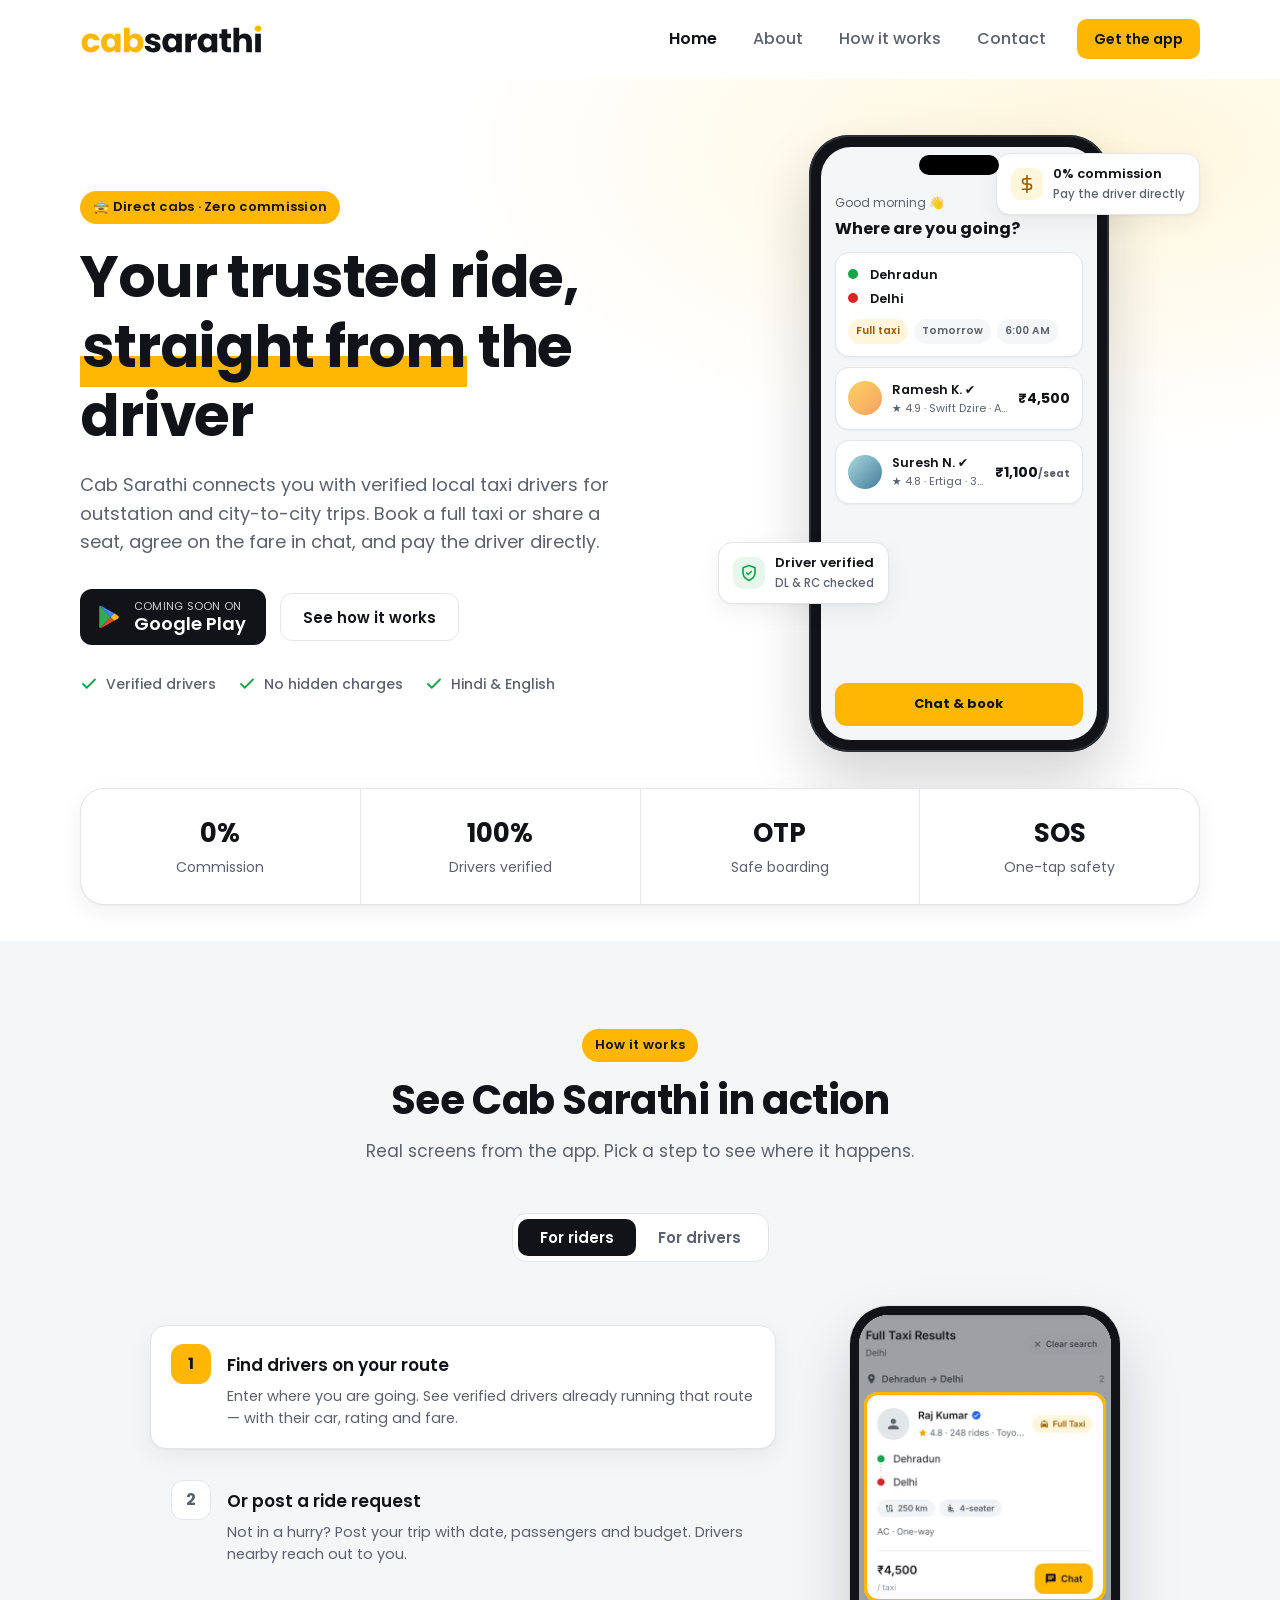
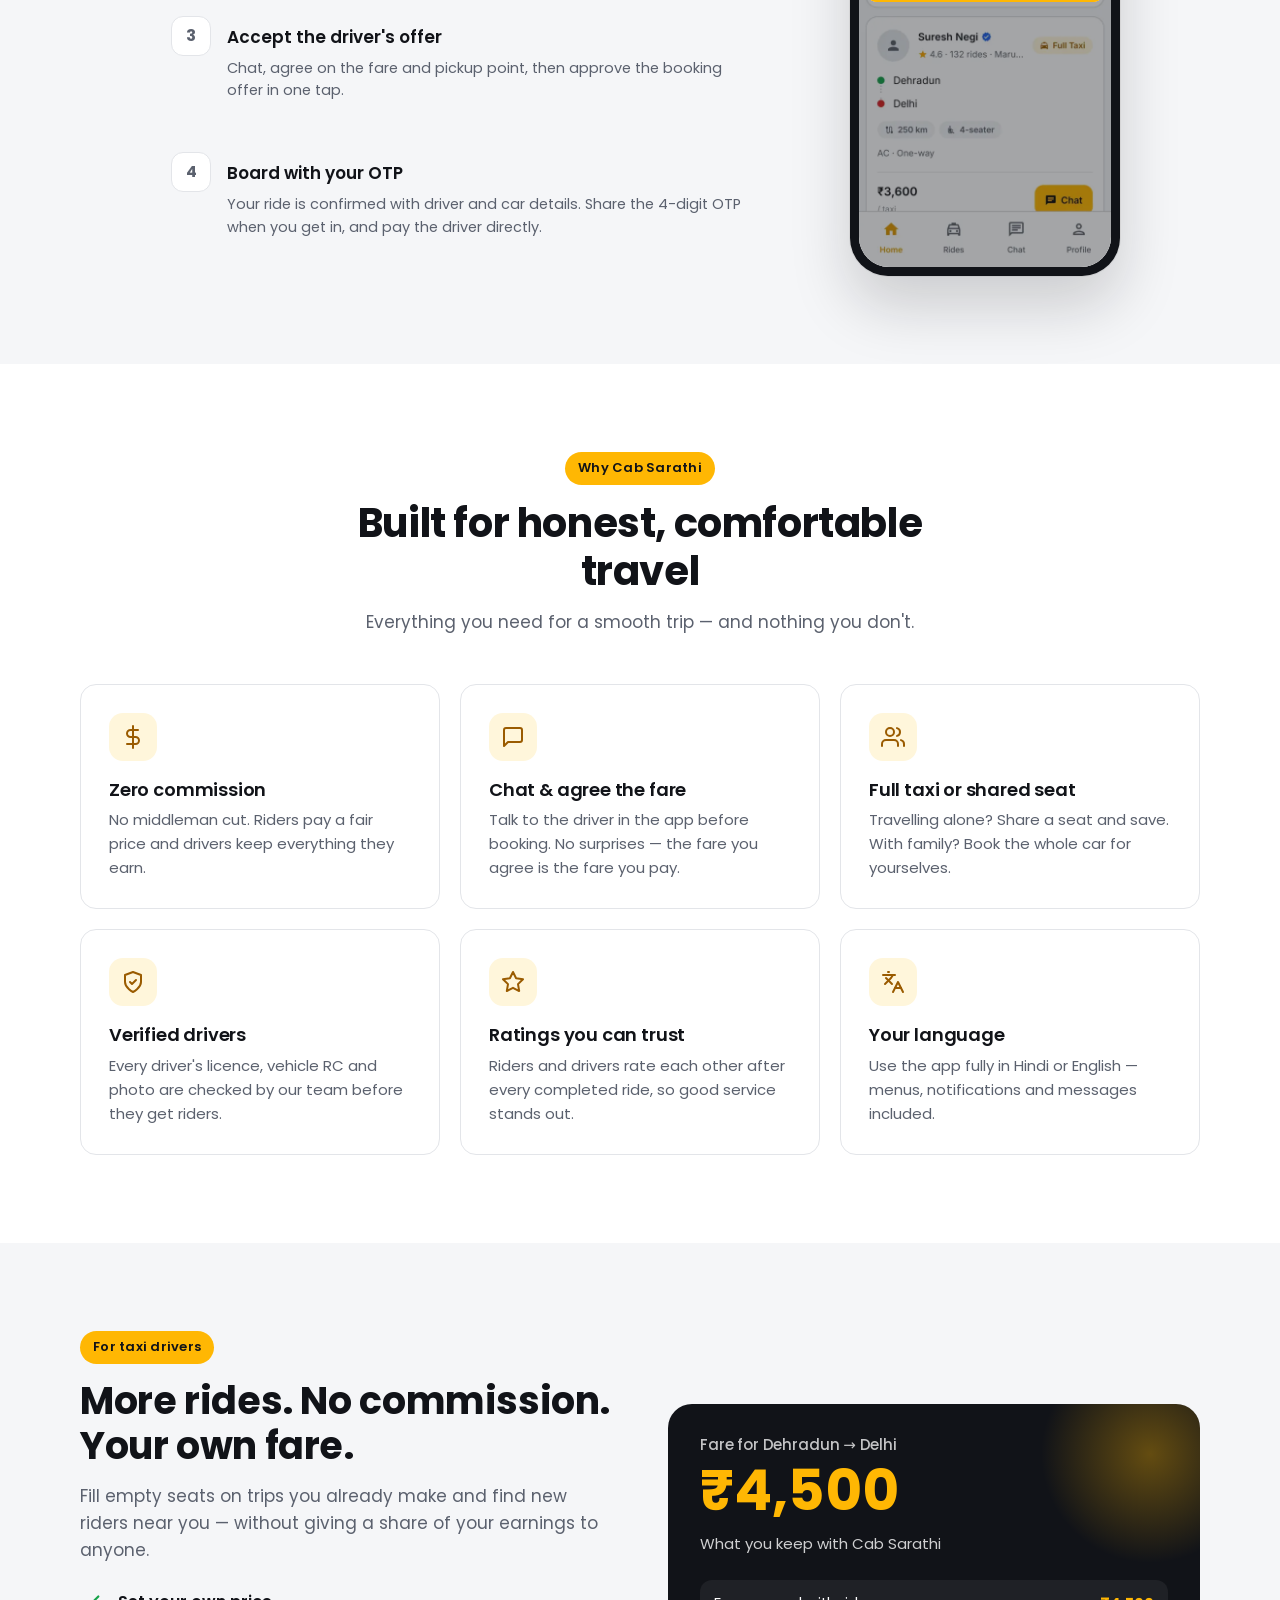
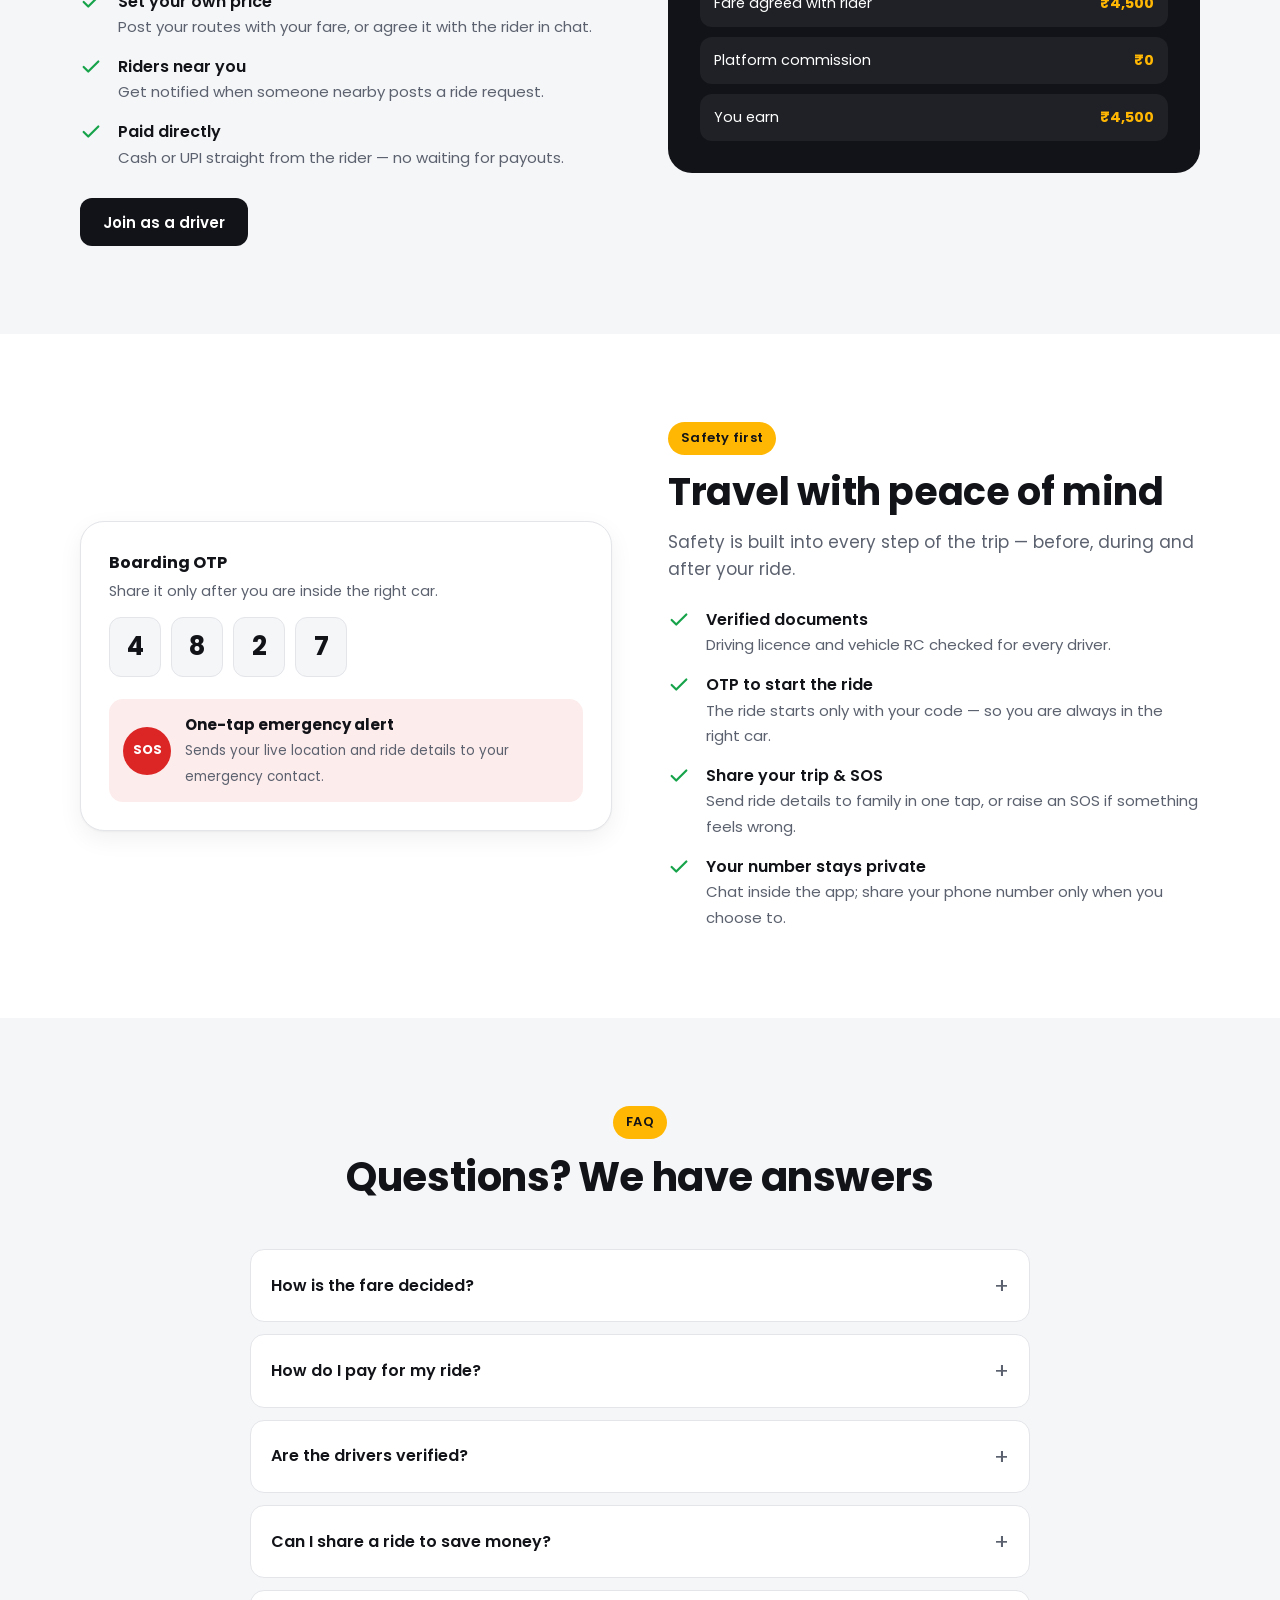
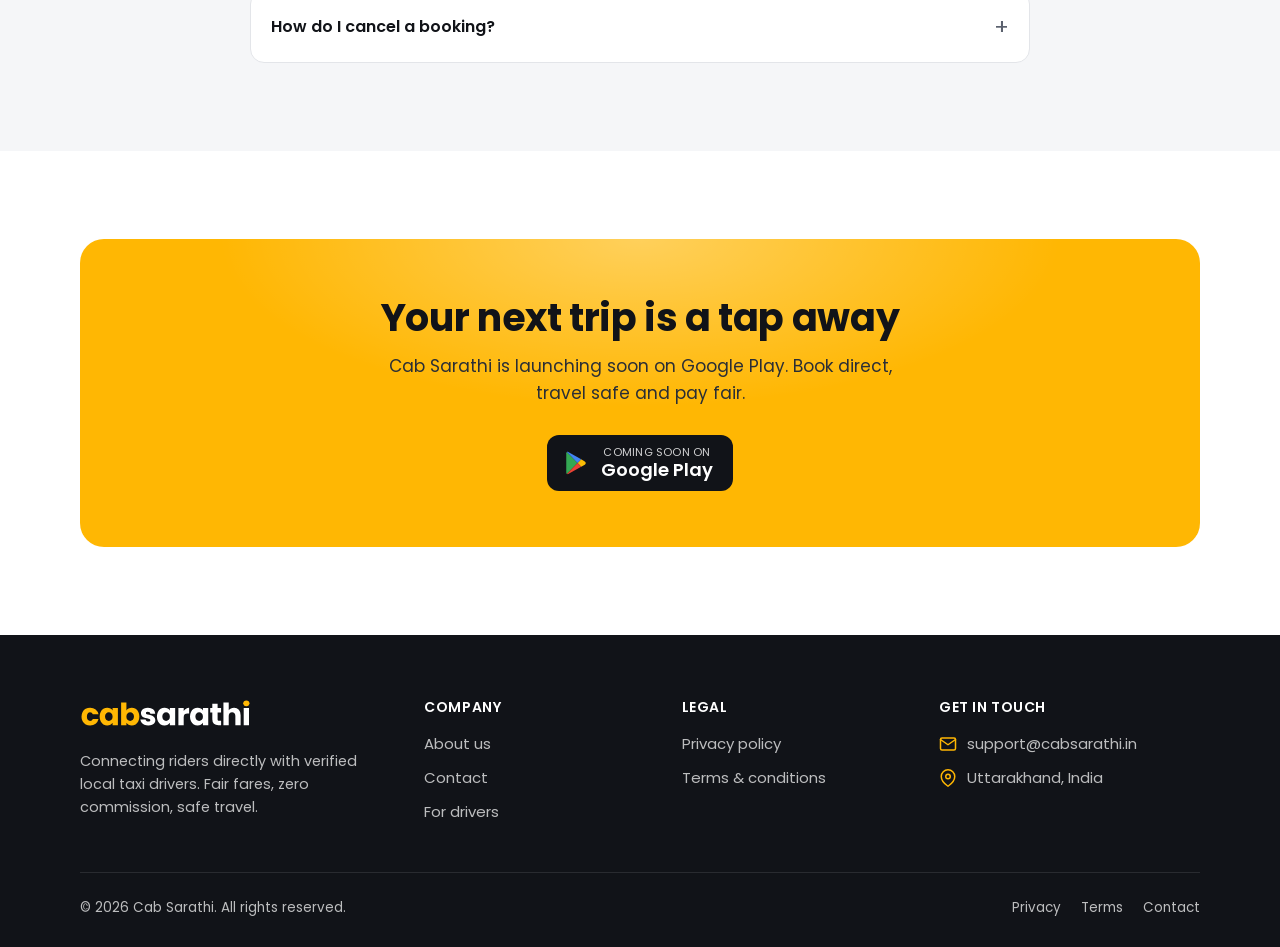
==== commit ecc13fee: "About page: icons for values, new intro, no dashes; strip comments from all site code - Our values u" ====
--- a/index.html
+++ b/index.html
@@ -9,7 +9,6 @@
   <link rel="canonical" href="https://cabsarathi.in/">
   <link rel="icon" href="assets/favicon.svg" type="image/svg+xml">
 
-  <!-- Social sharing -->
   <meta property="og:type" content="website">
   <meta property="og:title" content="Cab Sarathi — Direct cabs, zero commission">
   <meta property="og:description" content="Book a full taxi or share a seat with verified local drivers. Agree the fare in chat and pay the driver directly.">
@@ -23,7 +22,6 @@
 <body>
   <a class="skip-link" href="#main">Skip to content</a>
 
-  <!-- ================= Header ================= -->
   <header class="site-header" id="top">
     <div class="container header-inner">
       <a class="brand" href="index.html" aria-label="Cab Sarathi home">
@@ -45,7 +43,6 @@
   </header>
 
   <main id="main">
-    <!-- ================= Hero ================= -->
     <section class="hero">
       <div class="container hero-grid">
         <div class="hero-copy">
@@ -69,7 +66,6 @@
           </ul>
         </div>
 
-        <!-- Phone mockup -->
         <div class="phone-wrap" aria-hidden="true">
           <div class="phone">
             <div class="screen">
@@ -115,7 +111,6 @@
       </div>
     </section>
 
-    <!-- ================= Highlights ================= -->
     <section class="stats" aria-label="Highlights">
       <div class="container">
         <div class="stats-grid">
@@ -127,7 +122,6 @@
       </div>
     </section>
 
-    <!-- ================= How it works ================= -->
     <section class="section-muted" id="how-it-works">
       <div class="container">
         <div class="section-head">
@@ -192,7 +186,6 @@
       </div>
     </section>
 
-    <!-- ================= Features ================= -->
     <section id="features">
       <div class="container">
         <div class="section-head">
@@ -236,7 +229,6 @@
       </div>
     </section>
 
-    <!-- ================= For drivers ================= -->
     <section class="section-muted" id="drivers">
       <div class="container split">
         <div>
@@ -265,7 +257,6 @@
       </div>
     </section>
 
-    <!-- ================= Safety ================= -->
     <section id="safety">
       <div class="container split reverse">
         <div class="split-media">
@@ -293,7 +284,6 @@
       </div>
     </section>
 
-    <!-- ================= FAQ ================= -->
     <section class="section-muted" id="faq">
       <div class="container">
         <div class="section-head">
@@ -325,7 +315,6 @@
       </div>
     </section>
 
-    <!-- ================= CTA ================= -->
     <section class="cta" id="download">
       <div class="container" style="padding-top:88px">
         <div class="cta-box">
@@ -340,7 +329,6 @@
     </section>
   </main>
 
-  <!-- ================= Footer ================= -->
   <footer class="site-footer">
     <div class="container">
       <div class="footer-grid">
@@ -348,7 +336,7 @@
           <a class="brand" href="index.html" aria-label="Cab Sarathi home">
             <img class="brand-logo" src="assets/logo-wordmark-white.svg" alt="" width="183" height="30">
           </a>
-          <p class="footer-about">Connecting riders directly with verified local taxi drivers — fair fares, zero commission, safe travel.</p>
+          <p class="footer-about">Connecting riders directly with verified local taxi drivers. Fair fares, zero commission, safe travel.</p>
         </div>
         <div class="footer-col">
           <h4>Company</h4>
--- a/styles.css
+++ b/styles.css
@@ -1,7 +1,3 @@
-/* =========================================================
-   Cab Sarathi — website styles (shared by every page)
-   Colours match the Android app.
-   ========================================================= */
 :root {
   --brand: #FFB703;
   --brand-dark: #E09A00;
@@ -54,7 +50,6 @@
 }
 .skip-link:focus { left: 12px; }
 
-/* ---------- Buttons ---------- */
 .btn {
   display: inline-flex; align-items: center; justify-content: center; gap: 10px;
   height: 48px; padding: 0 22px; border-radius: 12px;
@@ -71,7 +66,6 @@
 .btn-ghost:hover { border-color: var(--ink); }
 .btn-sm { height: 40px; padding: 0 16px; font-size: 14px; border-radius: 10px; }
 
-/* Google Play style badge */
 .store-badge {
   display: inline-flex; align-items: center; gap: 12px;
   height: 56px; padding: 0 20px 0 16px; border-radius: 12px;
@@ -82,7 +76,6 @@
 .store-badge small { display: block; font-size: 11px; line-height: 1.2; opacity: .8; letter-spacing: .02em; }
 .store-badge strong { display: block; font-size: 18px; line-height: 1.2; font-weight: 600; }
 
-/* ---------- Header ---------- */
 .site-header {
   position: sticky; top: 0; z-index: 50;
   background: rgba(255, 255, 255, .92);
@@ -137,7 +130,6 @@
   .nav .btn { margin: 8px 0 0; height: 48px; }
 }
 
-/* ---------- Sections ---------- */
 section { padding: 88px 0; }
 .section-muted { background: var(--bg); }
 .eyebrow {
@@ -154,7 +146,6 @@
   .section-head { margin-bottom: 36px; }
 }
 
-/* ---------- Hero ---------- */
 .hero { padding: 56px 0 72px; overflow: hidden; background:
   radial-gradient(900px 420px at 85% 10%, var(--brand-soft), transparent 70%),
   linear-gradient(var(--surface), var(--surface)); }
@@ -167,7 +158,6 @@
 .hero-points li { display: inline-flex; align-items: center; gap: 8px; }
 .hero-points svg { width: 18px; height: 18px; color: var(--success); }
 
-/* Phone mockup (pure CSS, no images) */
 .phone-wrap { position: relative; display: flex; justify-content: center; }
 .phone {
   width: 300px; max-width: 100%; aspect-ratio: 9 / 18.5; border-radius: 40px; padding: 12px;
@@ -221,7 +211,6 @@
   .hero-actions .btn, .hero-actions .store-badge { width: 100%; justify-content: center; }
 }
 
-/* ---------- Stats strip ---------- */
 .stats { padding: 0; }
 .stats-grid {
   display: grid; grid-template-columns: repeat(4, 1fr); gap: 1px;
@@ -233,7 +222,6 @@
 .stat span { font-size: 14px; color: var(--muted); }
 @media (max-width: 760px) { .stats-grid { grid-template-columns: repeat(2, 1fr); transform: translateY(-24px); } }
 
-/* ---------- How it works (app screenshots + highlight) ---------- */
 .tabs { display: inline-flex; padding: 5px; border-radius: 14px; background: var(--surface); border: 1px solid var(--border); margin: 0 auto 44px; }
 .tabs-wrap { text-align: center; }
 .tab {
@@ -242,7 +230,7 @@
 }
 .tab[aria-selected="true"] { background: var(--ink); color: #fff; }
 
-.hiw { display: grid; grid-template-columns: 1fr 340px; gap: 64px; align-items: center; max-width: 980px; margin: 0 auto; }
+.hiw { display: grid; grid-template-columns: 1fr 290px; gap: 64px; align-items: center; max-width: 980px; margin: 0 auto; }
 .hiw[hidden] { display: none; }
 .hiw-steps { list-style: none; margin: 0; padding: 0; display: grid; gap: 12px; counter-reset: step; }
 .hiw-step {
@@ -264,11 +252,11 @@
 .hiw-step:focus-visible { outline: 3px solid var(--brand); outline-offset: 2px; }
 
 .device {
-  position: relative; width: 100%; max-width: 320px; margin: 0 auto; aspect-ratio: 9 / 19;
-  border-radius: 44px; padding: 10px; background: var(--ink);
+  position: relative; width: 100%; max-width: 270px; margin: 0 auto; aspect-ratio: 9 / 19;
+  border-radius: 38px; padding: 9px; background: var(--ink);
   box-shadow: 0 30px 60px rgba(17,19,24,.18), 0 0 0 1px rgba(17,19,24,.06);
 }
-.device-screen { position: relative; width: 100%; height: 100%; border-radius: 34px; overflow: hidden; background: var(--bg); }
+.device-screen { position: relative; width: 100%; height: 100%; border-radius: 30px; overflow: hidden; background: var(--bg); }
 .device-screen img { position: absolute; inset: 0; width: 100%; height: 100%; object-fit: cover; object-position: top; transition: opacity .35s; }
 .device-screen img.is-fading { opacity: 0; }
 .hiw-hl {
@@ -287,15 +275,14 @@
 @media (max-width: 900px) {
   .hiw { grid-template-columns: 1fr; gap: 32px; }
   .hiw-media { order: -1; }
-  .device { max-width: 270px; border-radius: 38px; }
-  .device-screen { border-radius: 29px; }
+  .device { max-width: 230px; border-radius: 34px; padding: 8px; }
+  .device-screen { border-radius: 27px; }
 }
 @media (prefers-reduced-motion: reduce) {
   .hiw-hl, .device-screen img { transition: none; }
   .hiw-hl::after { animation: none; }
 }
 
-/* ---------- Feature cards ---------- */
 .features { display: grid; grid-template-columns: repeat(3, 1fr); gap: 20px; }
 .feature { padding: 28px; border-radius: var(--radius); border: 1px solid var(--border); background: var(--surface); transition: box-shadow .2s, transform .2s; }
 .feature:hover { box-shadow: var(--shadow); transform: translateY(-2px); }
@@ -306,7 +293,6 @@
 @media (max-width: 960px) { .features { grid-template-columns: repeat(2, 1fr); } }
 @media (max-width: 600px) { .features { grid-template-columns: 1fr; } .feature { padding: 22px; } }
 
-/* ---------- Split (drivers / safety) ---------- */
 .split { display: grid; grid-template-columns: 1fr 1fr; gap: 56px; align-items: center; }
 .split h2 { margin-top: 14px; font-size: clamp(28px, 4vw, 38px); font-weight: 700; }
 .split .lead { margin-top: 14px; color: var(--muted); font-size: 17px; }
@@ -339,7 +325,6 @@
   .split.reverse .split-media { order: 2; }
 }
 
-/* ---------- FAQ ---------- */
 .faq { max-width: 780px; margin: 0 auto; display: grid; gap: 12px; }
 .faq details { background: var(--surface); border: 1px solid var(--border); border-radius: 14px; padding: 0 20px; }
 .faq summary {
@@ -351,7 +336,6 @@
 .faq details[open] summary::after { transform: rotate(45deg); }
 .faq details p { padding: 0 0 18px; color: var(--muted); font-size: 15px; }
 
-/* ---------- CTA ---------- */
 .cta { padding: 0 0 88px; }
 .cta-box {
   border-radius: var(--radius-lg); padding: 56px 40px; text-align: center;
@@ -362,7 +346,6 @@
 .cta-box .store-badge { margin-top: 28px; }
 @media (max-width: 600px) { .cta { padding-bottom: 64px; } .cta-box { padding: 40px 22px; } }
 
-/* ---------- Footer ---------- */
 .site-footer { background: var(--ink); color: rgba(255,255,255,.72); padding: 64px 0 28px; font-size: 15px; }
 .footer-grid { display: grid; grid-template-columns: 1.4fr 1fr 1fr 1.2fr; gap: 40px; }
 .site-footer .brand-logo { height: 28px; }
@@ -391,14 +374,10 @@
   *, *::before, *::after { transition: none !important; }
 }
 
-/* Phone mockup: keep driver rows on one line on small phones */
 .s-driver > div:not(.s-fare) { min-width: 0; }
 .s-name, .s-sub { white-space: nowrap; overflow: hidden; text-overflow: ellipsis; }
 .s-fare { white-space: nowrap; }
 
-/* =========================================================
-   Inner pages (About, Contact, Privacy, Terms)
-   ========================================================= */
 .page-hero {
   padding: 64px 0 56px; text-align: center;
   background: radial-gradient(700px 300px at 50% 0%, var(--brand-soft), transparent 75%), var(--surface);
@@ -409,10 +388,8 @@
 .page-hero .updated { margin-top: 12px; font-size: 14px; color: var(--muted-2); }
 @media (max-width: 640px) { .page-hero { padding: 44px 0 40px; } }
 
-/* Placeholder the owner must fill in — clearly visible until replaced */
 .todo { background: #FFE58A; color: var(--ink); padding: 0 4px; border-radius: 4px; font-weight: 600; }
 
-/* ---------- Legal pages ---------- */
 .legal { padding: 56px 0 88px; }
 .legal-grid { display: grid; grid-template-columns: 240px minmax(0, 1fr); gap: 56px; align-items: start; }
 .legal-grid > * { min-width: 0; }
@@ -461,7 +438,6 @@
   .prose h2 { font-size: 20px; margin-top: 36px; }
 }
 
-/* ---------- About ---------- */
 .about-intro { display: grid; grid-template-columns: 1.1fr .9fr; gap: 56px; align-items: center; }
 .about-intro h2 { margin-top: 14px; font-size: clamp(26px, 3.6vw, 36px); font-weight: 700; }
 .about-intro p { margin-top: 16px; color: var(--muted); font-size: 16.5px; }
@@ -470,12 +446,10 @@
 .quote-card blockquote { margin: 0; font-size: clamp(19px, 2.2vw, 23px); line-height: 1.5; font-weight: 500; position: relative; z-index: 1; }
 .quote-card blockquote::before { content: "“"; display: block; font-size: 64px; line-height: .6; color: var(--brand); margin-bottom: 14px; }
 .quote-card cite { display: block; margin-top: 18px; font-style: normal; font-size: 14px; opacity: .7; position: relative; z-index: 1; }
-.name-meaning { margin-top: 22px; display: flex; gap: 14px; align-items: flex-start; padding: 16px; border-radius: 14px; background: var(--brand-soft); }
-.name-meaning .ic { width: 40px; height: 40px; border-radius: 12px; background: var(--brand); display: grid; place-items: center; flex: none; font-weight: 700; }
-.name-meaning p { margin: 0; color: var(--ink-2); font-size: 15px; }
 .values { display: grid; grid-template-columns: repeat(4, 1fr); gap: 20px; }
 .value { padding: 24px; border-radius: var(--radius); background: var(--surface); border: 1px solid var(--border); }
-.value .emoji { font-size: 28px; }
+.value .ic { width: 48px; height: 48px; border-radius: 14px; display: grid; place-items: center; background: var(--brand-soft); color: var(--brand-text); }
+.value .ic svg { width: 24px; height: 24px; }
 .value h3 { margin-top: 14px; font-size: 17px; font-weight: 600; }
 .value p { margin-top: 8px; color: var(--muted); font-size: 14.5px; }
 .model { display: grid; grid-template-columns: repeat(3, 1fr); gap: 20px; }
@@ -489,7 +463,6 @@
 @media (max-width: 960px) { .values { grid-template-columns: repeat(2, 1fr); } .model { grid-template-columns: 1fr; } .about-intro { grid-template-columns: 1fr; gap: 36px; } }
 @media (max-width: 520px) { .values { grid-template-columns: 1fr; } }
 
-/* ---------- Contact ---------- */
 .contact-grid { display: grid; grid-template-columns: .85fr 1.15fr; gap: 40px; align-items: start; }
 .contact-list { display: grid; gap: 14px; }
 .contact-item { display: flex; gap: 14px; padding: 20px; border-radius: var(--radius); border: 1px solid var(--border); background: var(--surface); }
@@ -518,7 +491,6 @@
 @media (max-width: 900px) { .contact-grid { grid-template-columns: 1fr; } }
 @media (max-width: 560px) { .form-grid { grid-template-columns: 1fr; } .form-card { padding: 22px; } .form-foot .btn { width: 100%; } }
 
-/* ---------- 404 ---------- */
 .notfound { padding: 96px 0; text-align: center; }
 .notfound .code { font-size: clamp(72px, 14vw, 120px); font-weight: 700; color: var(--brand); line-height: 1; }
 .notfound h1 { margin-top: 12px; font-size: clamp(24px, 4vw, 32px); }
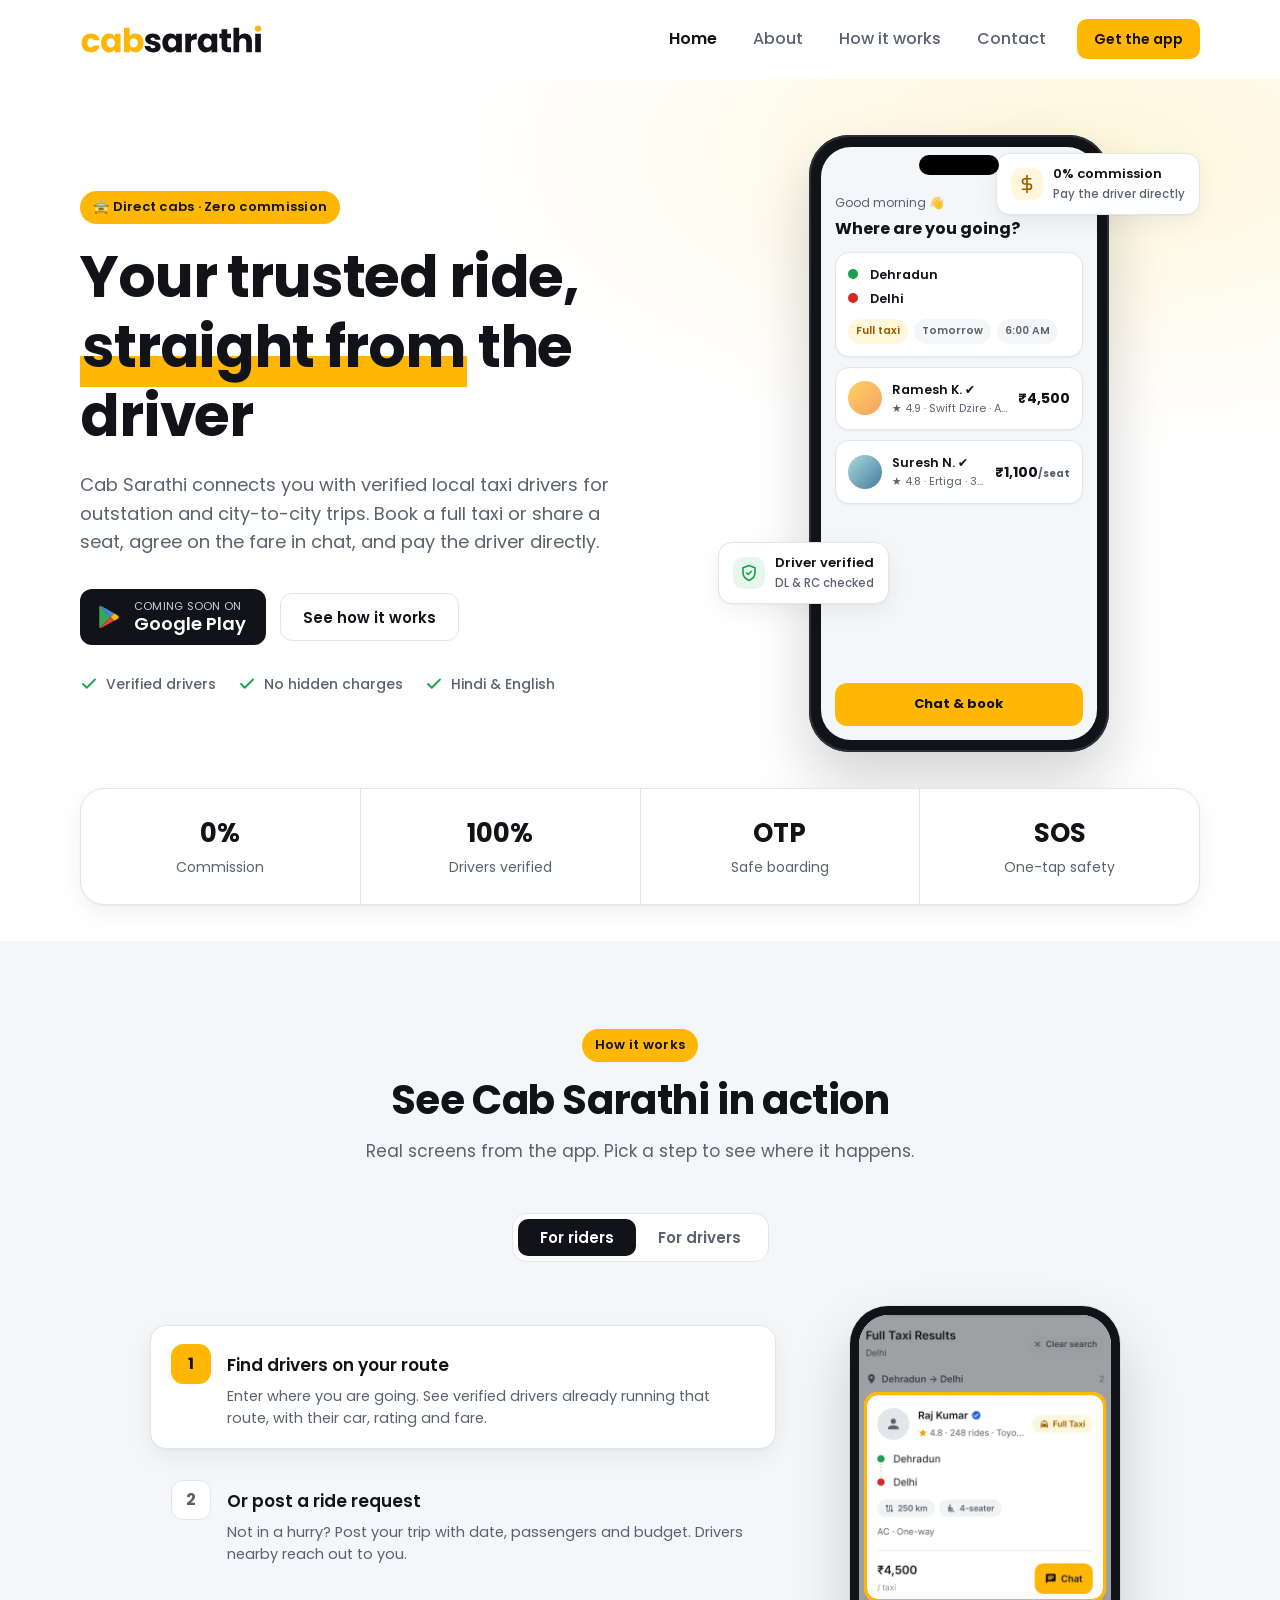
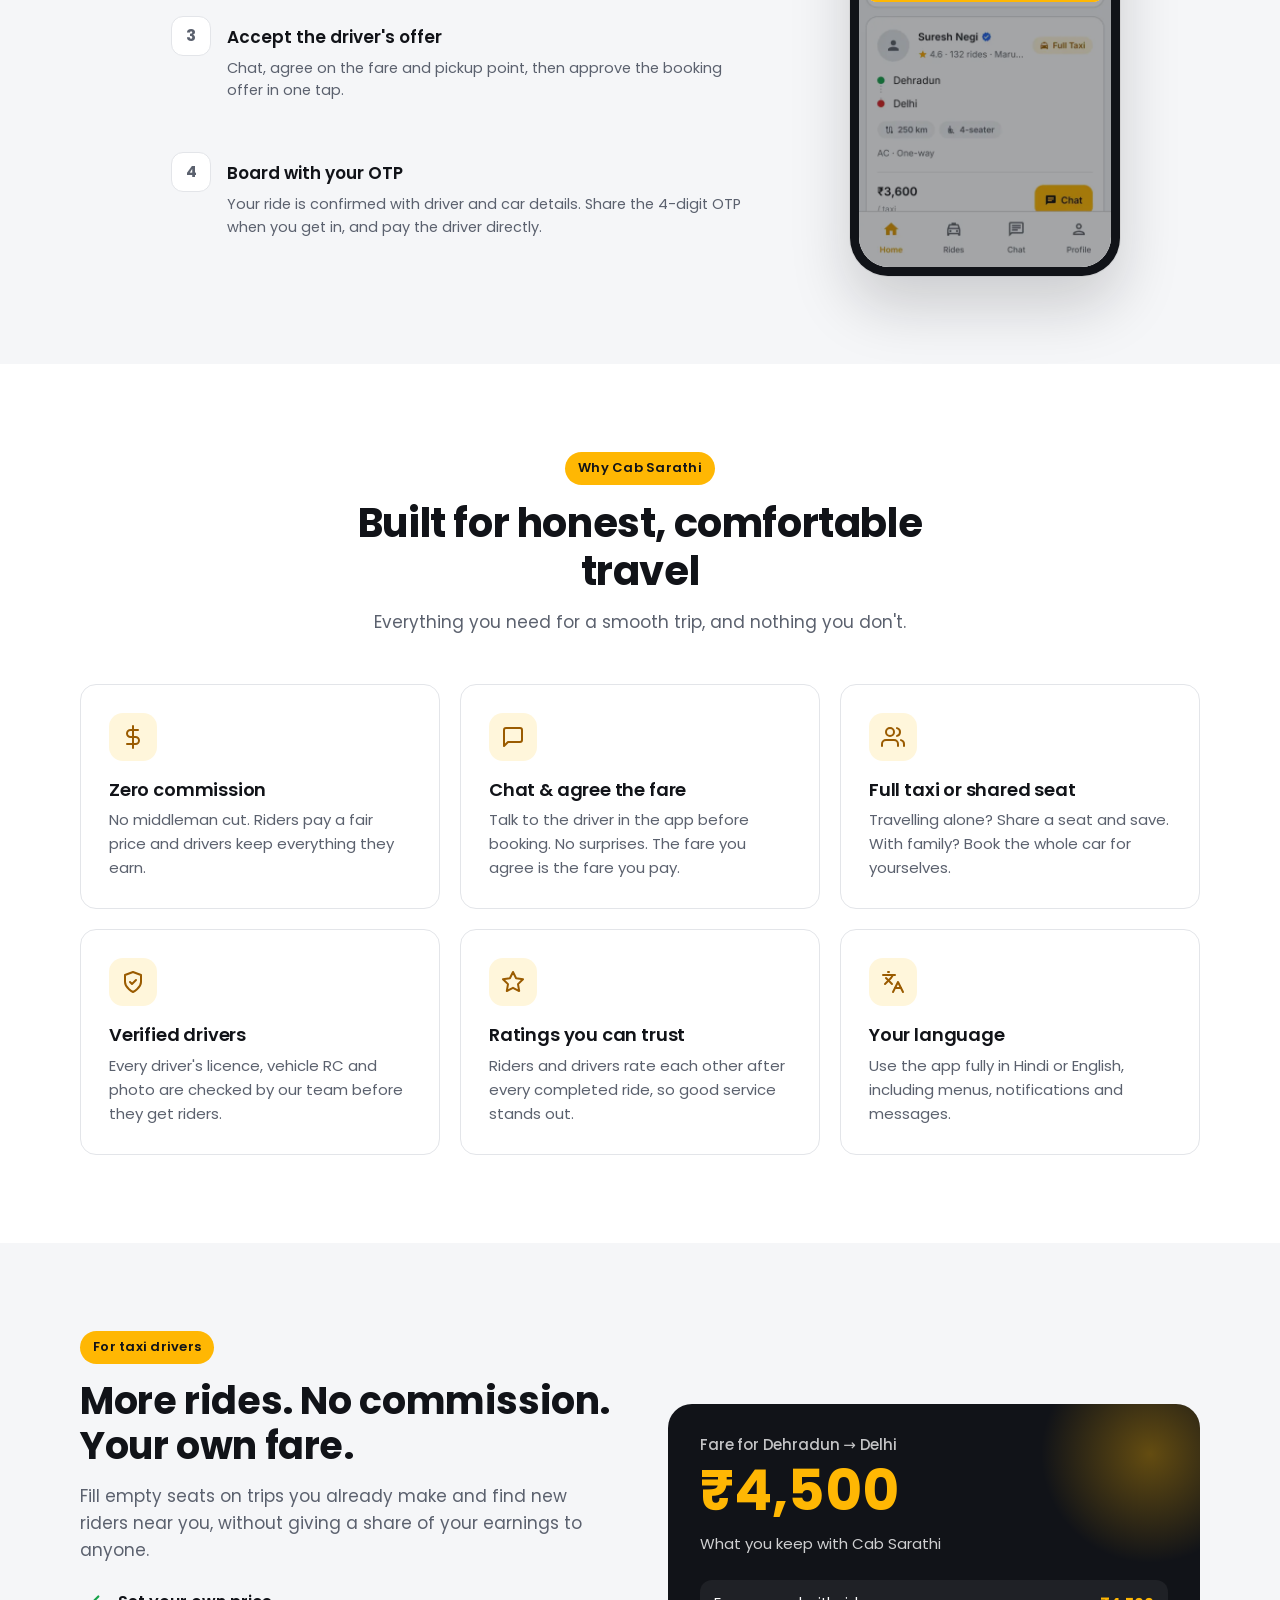
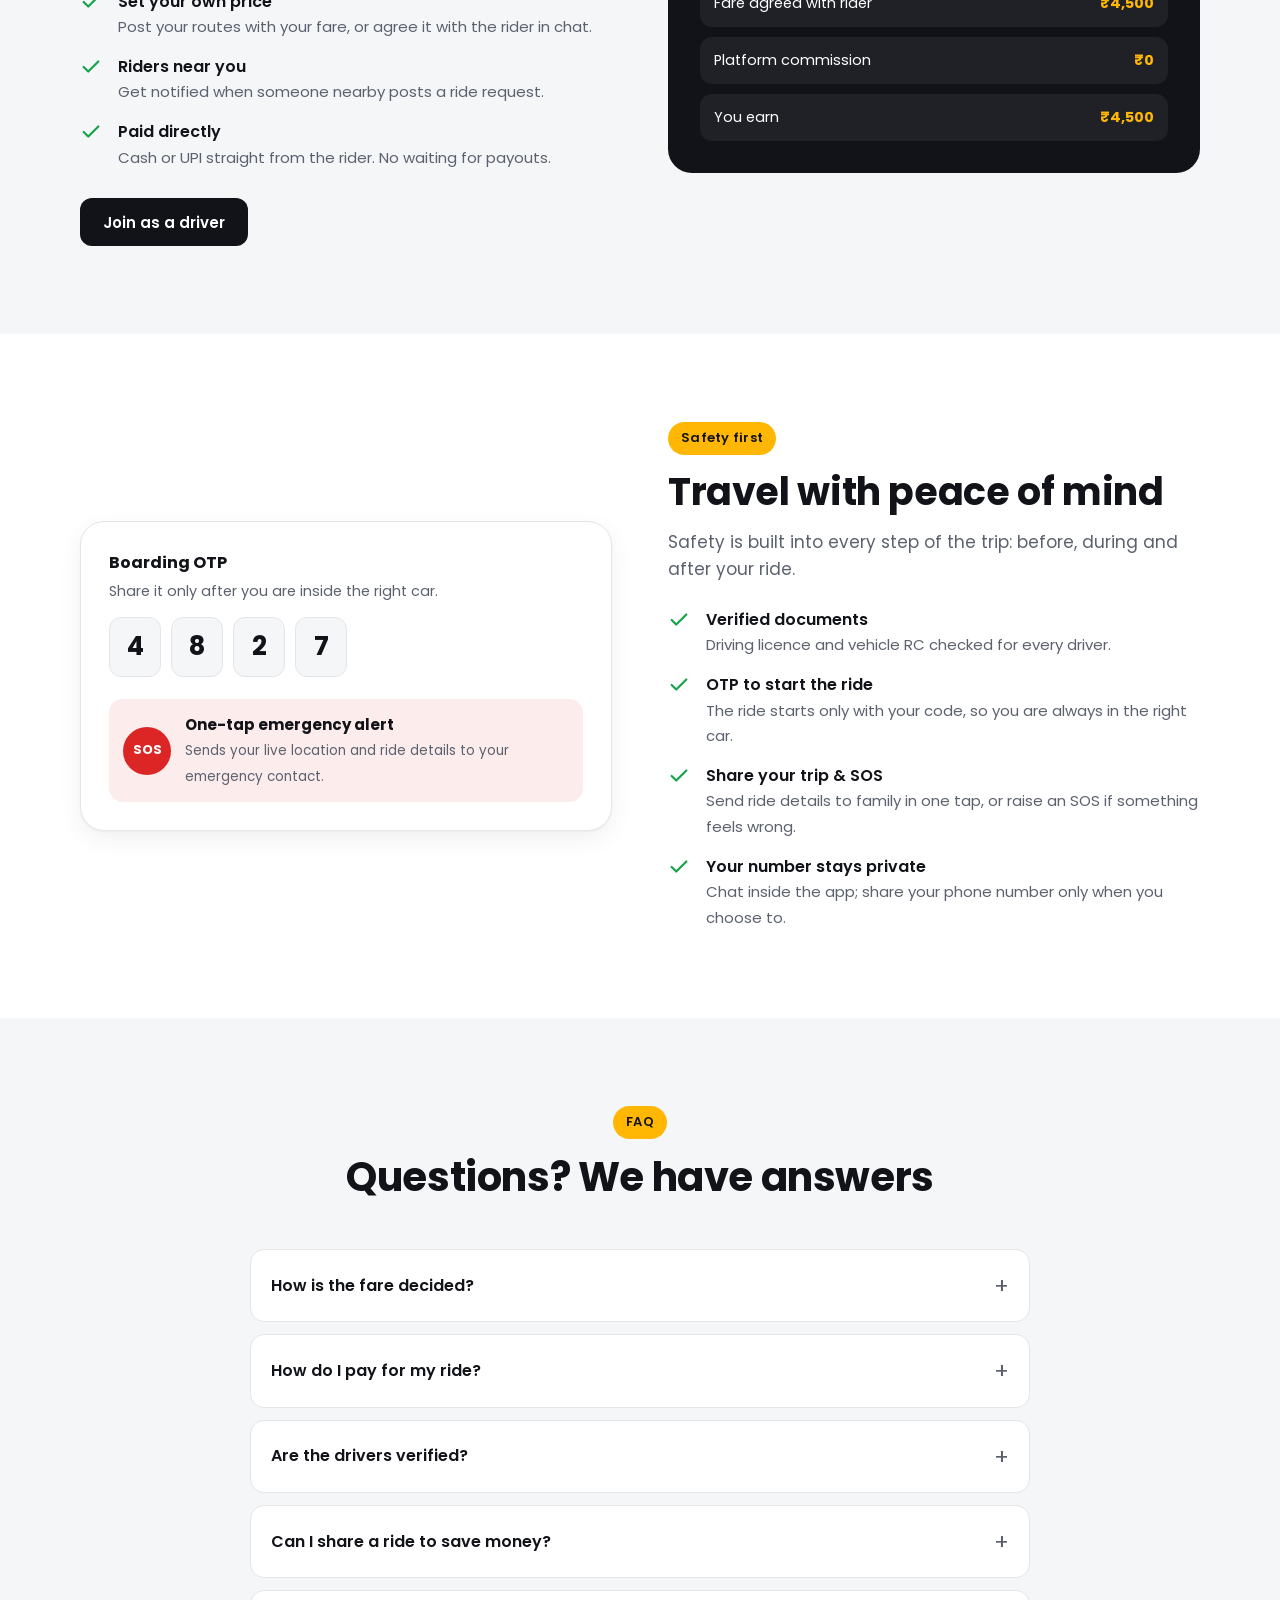
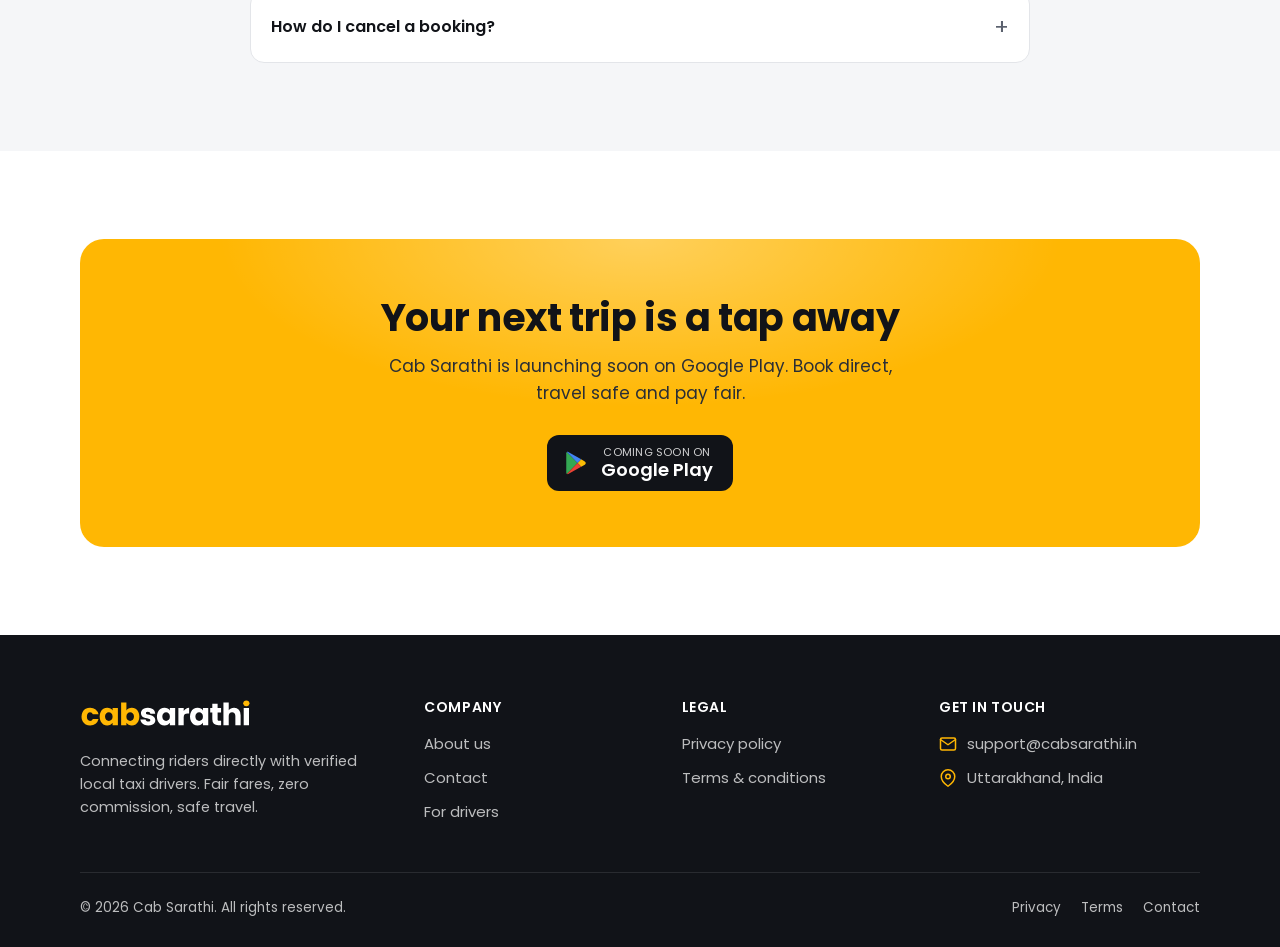
==== commit 47f6a6d2: "Home: remove dashes from all copy Co-Authored-By: Claude Opus 5.5 <noreply@anthropic.com> Claude-Ses" ====
--- a/index.html
+++ b/index.html
@@ -140,7 +140,7 @@
         <div class="hiw" id="steps-riders" role="tabpanel" aria-labelledby="tab-riders">
           <ol class="hiw-steps">
             <li><button class="hiw-step" type="button" data-shot="assets/screens/rider_search.webp" data-hl="14,2,96,38" aria-current="step">
-              <span><span class="hiw-t">Find drivers on your route</span><span class="hiw-d">Enter where you are going. See verified drivers already running that route — with their car, rating and fare.</span></span>
+              <span><span class="hiw-t">Find drivers on your route</span><span class="hiw-d">Enter where you are going. See verified drivers already running that route, with their car, rating and fare.</span></span>
             </button></li>
             <li><button class="hiw-step" type="button" data-shot="assets/screens/rider_request.webp" data-hl="34,3,94,56">
               <span><span class="hiw-t">Or post a ride request</span><span class="hiw-d">Not in a hurry? Post your trip with date, passengers and budget. Drivers nearby reach out to you.</span></span>
@@ -165,13 +165,13 @@
         <div class="hiw" id="steps-drivers" role="tabpanel" aria-labelledby="tab-drivers" hidden>
           <ol class="hiw-steps">
             <li><button class="hiw-step" type="button" data-shot="assets/screens/driver_route.webp" data-hl="23,2,96,23" aria-current="step">
-              <span><span class="hiw-t">Create your route</span><span class="hiw-d">Add the routes you run — full taxi or shared seats — and set your own fare.</span></span>
+              <span><span class="hiw-t">Create your route</span><span class="hiw-d">Add the routes you run, full taxi or shared seats, and set your own fare.</span></span>
             </button></li>
             <li><button class="hiw-step" type="button" data-shot="assets/screens/driver_nearby.webp" data-hl="45,3,82,39">
               <span><span class="hiw-t">See nearby ride requests</span><span class="hiw-d">Riders near you post trips live. See the route, time, passengers and budget, and talk to the rider.</span></span>
             </button></li>
             <li><button class="hiw-step" type="button" data-shot="assets/screens/driver_chat.webp" data-hl="52,3,94,34">
-              <span><span class="hiw-t">Send your offer</span><span class="hiw-d">Chat with the rider and send a booking offer. Once approved, the ride is yours — with 0% commission.</span></span>
+              <span><span class="hiw-t">Send your offer</span><span class="hiw-d">Chat with the rider and send a booking offer. Once approved, the ride is yours with 0% commission.</span></span>
             </button></li>
           </ol>
           <div class="hiw-media">
@@ -191,7 +191,7 @@
         <div class="section-head">
           <span class="eyebrow">Why Cab Sarathi</span>
           <h2>Built for honest, comfortable travel</h2>
-          <p>Everything you need for a smooth trip — and nothing you don't.</p>
+          <p>Everything you need for a smooth trip, and nothing you don't.</p>
         </div>
 
         <div class="features">
@@ -203,7 +203,7 @@
           <article class="feature">
             <div class="ic"><svg viewBox="0 0 24 24" fill="none" stroke="currentColor" stroke-width="2" stroke-linecap="round" stroke-linejoin="round" aria-hidden="true"><path d="M21 15a2 2 0 0 1-2 2H7l-4 4V5a2 2 0 0 1 2-2h14a2 2 0 0 1 2 2z"/></svg></div>
             <h3>Chat &amp; agree the fare</h3>
-            <p>Talk to the driver in the app before booking. No surprises — the fare you agree is the fare you pay.</p>
+            <p>Talk to the driver in the app before booking. No surprises. The fare you agree is the fare you pay.</p>
           </article>
           <article class="feature">
             <div class="ic"><svg viewBox="0 0 24 24" fill="none" stroke="currentColor" stroke-width="2" stroke-linecap="round" stroke-linejoin="round" aria-hidden="true"><path d="M17 21v-2a4 4 0 0 0-4-4H5a4 4 0 0 0-4 4v2"/><circle cx="9" cy="7" r="4"/><path d="M23 21v-2a4 4 0 0 0-3-3.87M16 3.13a4 4 0 0 1 0 7.75"/></svg></div>
@@ -223,7 +223,7 @@
           <article class="feature">
             <div class="ic"><svg viewBox="0 0 24 24" fill="none" stroke="currentColor" stroke-width="2" stroke-linecap="round" stroke-linejoin="round" aria-hidden="true"><path d="m5 8 6 6"/><path d="m4 14 6-6 2-3"/><path d="M2 5h12"/><path d="M7 2h1"/><path d="m22 22-5-10-5 10"/><path d="M14 18h6"/></svg></div>
             <h3>Your language</h3>
-            <p>Use the app fully in Hindi or English — menus, notifications and messages included.</p>
+            <p>Use the app fully in Hindi or English, including menus, notifications and messages.</p>
           </article>
         </div>
       </div>
@@ -234,11 +234,11 @@
         <div>
           <span class="eyebrow">For taxi drivers</span>
           <h2>More rides. No commission. Your own fare.</h2>
-          <p class="lead">Fill empty seats on trips you already make and find new riders near you — without giving a share of your earnings to anyone.</p>
+          <p class="lead">Fill empty seats on trips you already make and find new riders near you, without giving a share of your earnings to anyone.</p>
           <ul class="checklist">
             <li><svg viewBox="0 0 24 24" fill="none" stroke="currentColor" stroke-width="2.4" stroke-linecap="round" stroke-linejoin="round" aria-hidden="true"><path d="M20 6 9 17l-5-5"/></svg><div><strong>Set your own price</strong><span>Post your routes with your fare, or agree it with the rider in chat.</span></div></li>
             <li><svg viewBox="0 0 24 24" fill="none" stroke="currentColor" stroke-width="2.4" stroke-linecap="round" stroke-linejoin="round" aria-hidden="true"><path d="M20 6 9 17l-5-5"/></svg><div><strong>Riders near you</strong><span>Get notified when someone nearby posts a ride request.</span></div></li>
-            <li><svg viewBox="0 0 24 24" fill="none" stroke="currentColor" stroke-width="2.4" stroke-linecap="round" stroke-linejoin="round" aria-hidden="true"><path d="M20 6 9 17l-5-5"/></svg><div><strong>Paid directly</strong><span>Cash or UPI straight from the rider — no waiting for payouts.</span></div></li>
+            <li><svg viewBox="0 0 24 24" fill="none" stroke="currentColor" stroke-width="2.4" stroke-linecap="round" stroke-linejoin="round" aria-hidden="true"><path d="M20 6 9 17l-5-5"/></svg><div><strong>Paid directly</strong><span>Cash or UPI straight from the rider. No waiting for payouts.</span></div></li>
           </ul>
           <a class="btn btn-dark" href="#download">Join as a driver</a>
         </div>
@@ -273,10 +273,10 @@
         <div>
           <span class="eyebrow">Safety first</span>
           <h2>Travel with peace of mind</h2>
-          <p class="lead">Safety is built into every step of the trip — before, during and after your ride.</p>
+          <p class="lead">Safety is built into every step of the trip: before, during and after your ride.</p>
           <ul class="checklist">
             <li><svg viewBox="0 0 24 24" fill="none" stroke="currentColor" stroke-width="2.4" stroke-linecap="round" stroke-linejoin="round" aria-hidden="true"><path d="M20 6 9 17l-5-5"/></svg><div><strong>Verified documents</strong><span>Driving licence and vehicle RC checked for every driver.</span></div></li>
-            <li><svg viewBox="0 0 24 24" fill="none" stroke="currentColor" stroke-width="2.4" stroke-linecap="round" stroke-linejoin="round" aria-hidden="true"><path d="M20 6 9 17l-5-5"/></svg><div><strong>OTP to start the ride</strong><span>The ride starts only with your code — so you are always in the right car.</span></div></li>
+            <li><svg viewBox="0 0 24 24" fill="none" stroke="currentColor" stroke-width="2.4" stroke-linecap="round" stroke-linejoin="round" aria-hidden="true"><path d="M20 6 9 17l-5-5"/></svg><div><strong>OTP to start the ride</strong><span>The ride starts only with your code, so you are always in the right car.</span></div></li>
             <li><svg viewBox="0 0 24 24" fill="none" stroke="currentColor" stroke-width="2.4" stroke-linecap="round" stroke-linejoin="round" aria-hidden="true"><path d="M20 6 9 17l-5-5"/></svg><div><strong>Share your trip &amp; SOS</strong><span>Send ride details to family in one tap, or raise an SOS if something feels wrong.</span></div></li>
             <li><svg viewBox="0 0 24 24" fill="none" stroke="currentColor" stroke-width="2.4" stroke-linecap="round" stroke-linejoin="round" aria-hidden="true"><path d="M20 6 9 17l-5-5"/></svg><div><strong>Your number stays private</strong><span>Chat inside the app; share your phone number only when you choose to.</span></div></li>
           </ul>
@@ -293,7 +293,7 @@
         <div class="faq">
           <details>
             <summary>How is the fare decided?</summary>
-            <p>Drivers set their own fares, and you can discuss it with them in chat. Cab Sarathi does not add any commission or hidden charges — you pay exactly what you agreed.</p>
+            <p>Drivers set their own fares, and you can discuss it with them in chat. Cab Sarathi does not add any commission or hidden charges. You pay exactly what you agreed.</p>
           </details>
           <details>
             <summary>How do I pay for my ride?</summary>
@@ -305,7 +305,7 @@
           </details>
           <details>
             <summary>Can I share a ride to save money?</summary>
-            <p>Yes. Many drivers offer seat sharing on their routes — book only the seats you need and split the cost of the trip.</p>
+            <p>Yes. Many drivers offer seat sharing on their routes. Book only the seats you need and split the cost of the trip.</p>
           </details>
           <details>
             <summary>How do I cancel a booking?</summary>
@@ -320,7 +320,7 @@
         <div class="cta-box">
           <h2>Your next trip is a tap away</h2>
           <p>Cab Sarathi is launching soon on Google Play. Book direct, travel safe and pay fair.</p>
-          <a class="store-badge" href="#download" aria-label="Cab Sarathi on Google Play — coming soon">
+          <a class="store-badge" href="#download" aria-label="Cab Sarathi on Google Play, coming soon">
             <svg viewBox="0 0 24 24" aria-hidden="true"><path fill="#34A853" d="M3.6 1.8 13.4 12l-9.8 10.2c-.4-.2-.6-.6-.6-1.1V2.9c0-.5.2-.9.6-1.1Z"/><path fill="#FBBC04" d="m16.8 8.6 3.3 1.9c1.2.7 1.2 2.3 0 3l-3.3 1.9L13.4 12l3.4-3.4Z"/><path fill="#4285F4" d="M3.6 1.8c.3-.2.8-.2 1.2 0l12 6.8-3.4 3.4L3.6 1.8Z"/><path fill="#EA4335" d="M13.4 12l3.4 3.4-12 6.8c-.4.2-.9.2-1.2 0L13.4 12Z"/></svg>
             <span><small>COMING SOON ON</small><strong>Google Play</strong></span>
           </a>
--- a/styles.css
+++ b/styles.css
@@ -495,3 +495,10 @@
 .notfound .code { font-size: clamp(72px, 14vw, 120px); font-weight: 700; color: var(--brand); line-height: 1; }
 .notfound h1 { margin-top: 12px; font-size: clamp(24px, 4vw, 32px); }
 .notfound p { margin: 12px auto 28px; max-width: 460px; color: var(--muted); }
+
+.verified-badge {
+  display: inline-flex; align-items: center; gap: 4px; vertical-align: middle;
+  padding: 2px 9px 2px 7px; border-radius: 999px; background: var(--brand); color: var(--ink);
+  font-size: 12.5px; font-weight: 600; line-height: 1.5;
+}
+.verified-badge svg { width: 13px; height: 13px; }
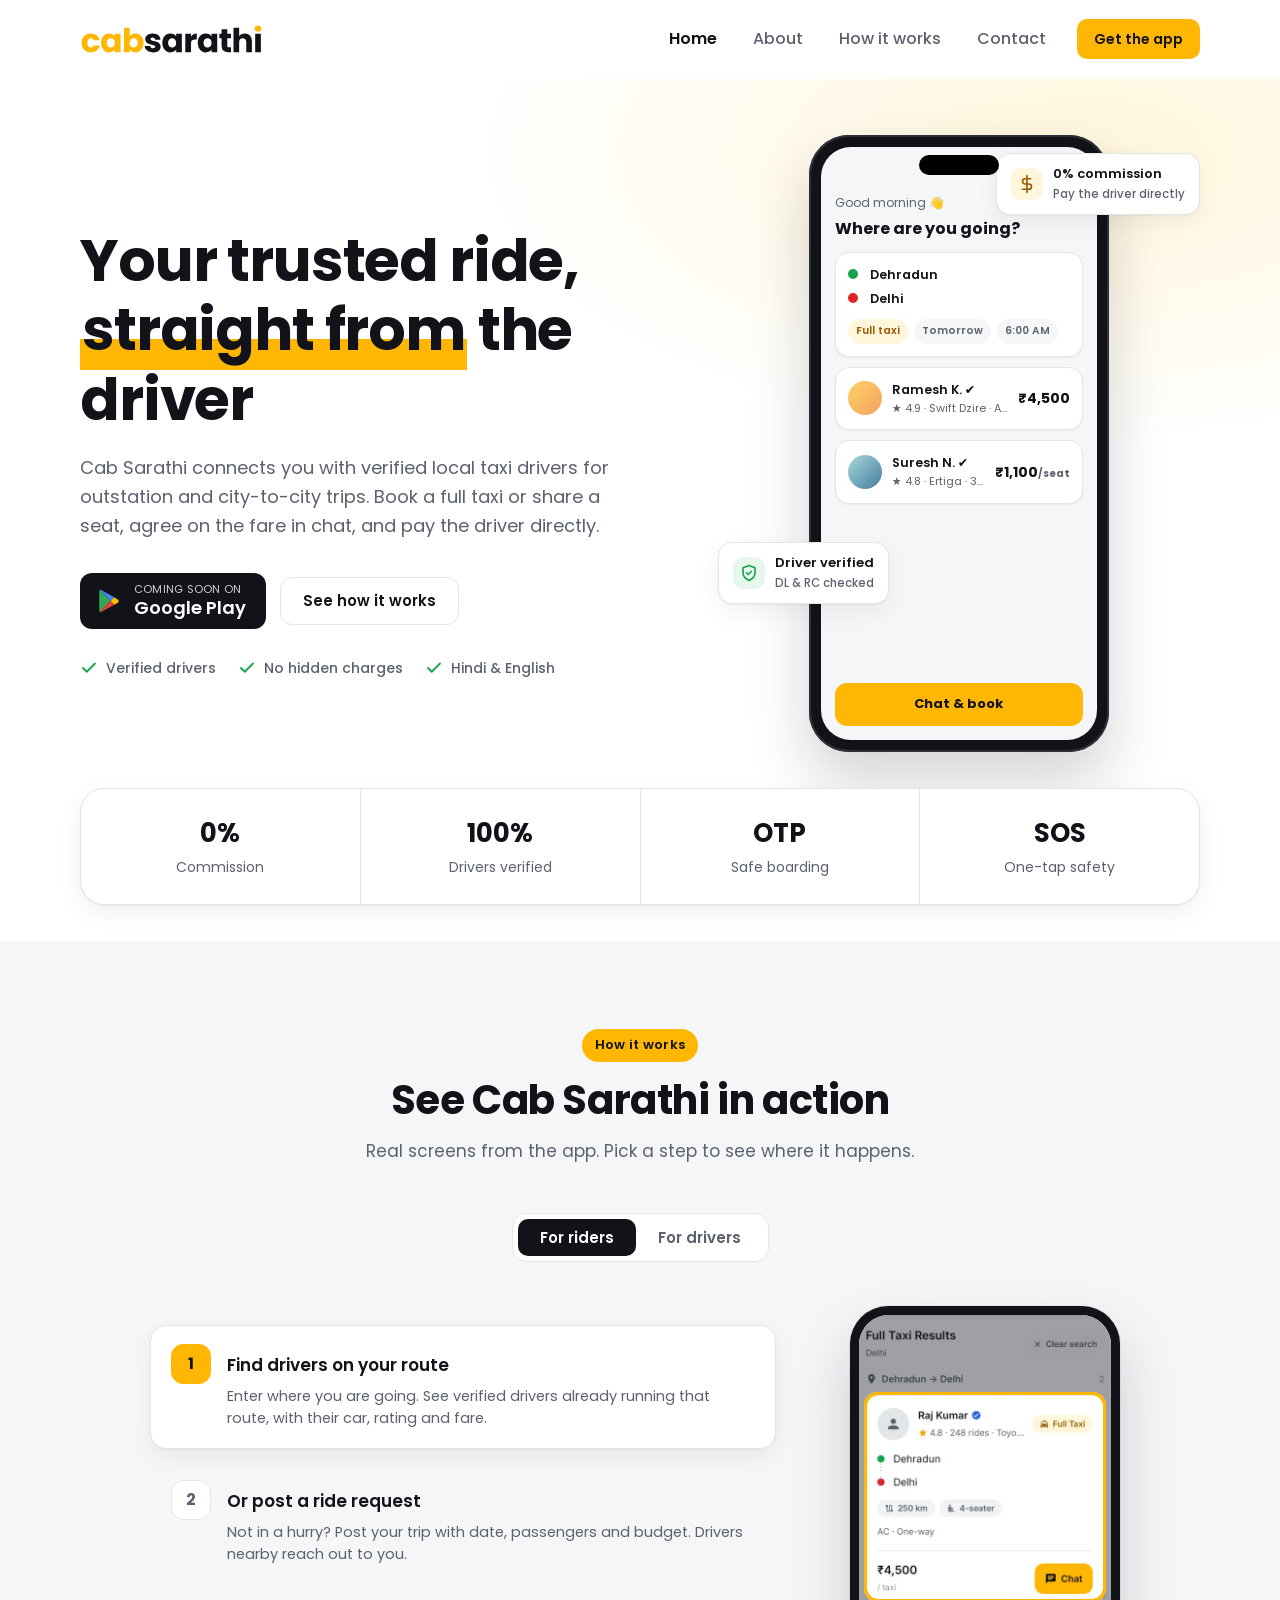
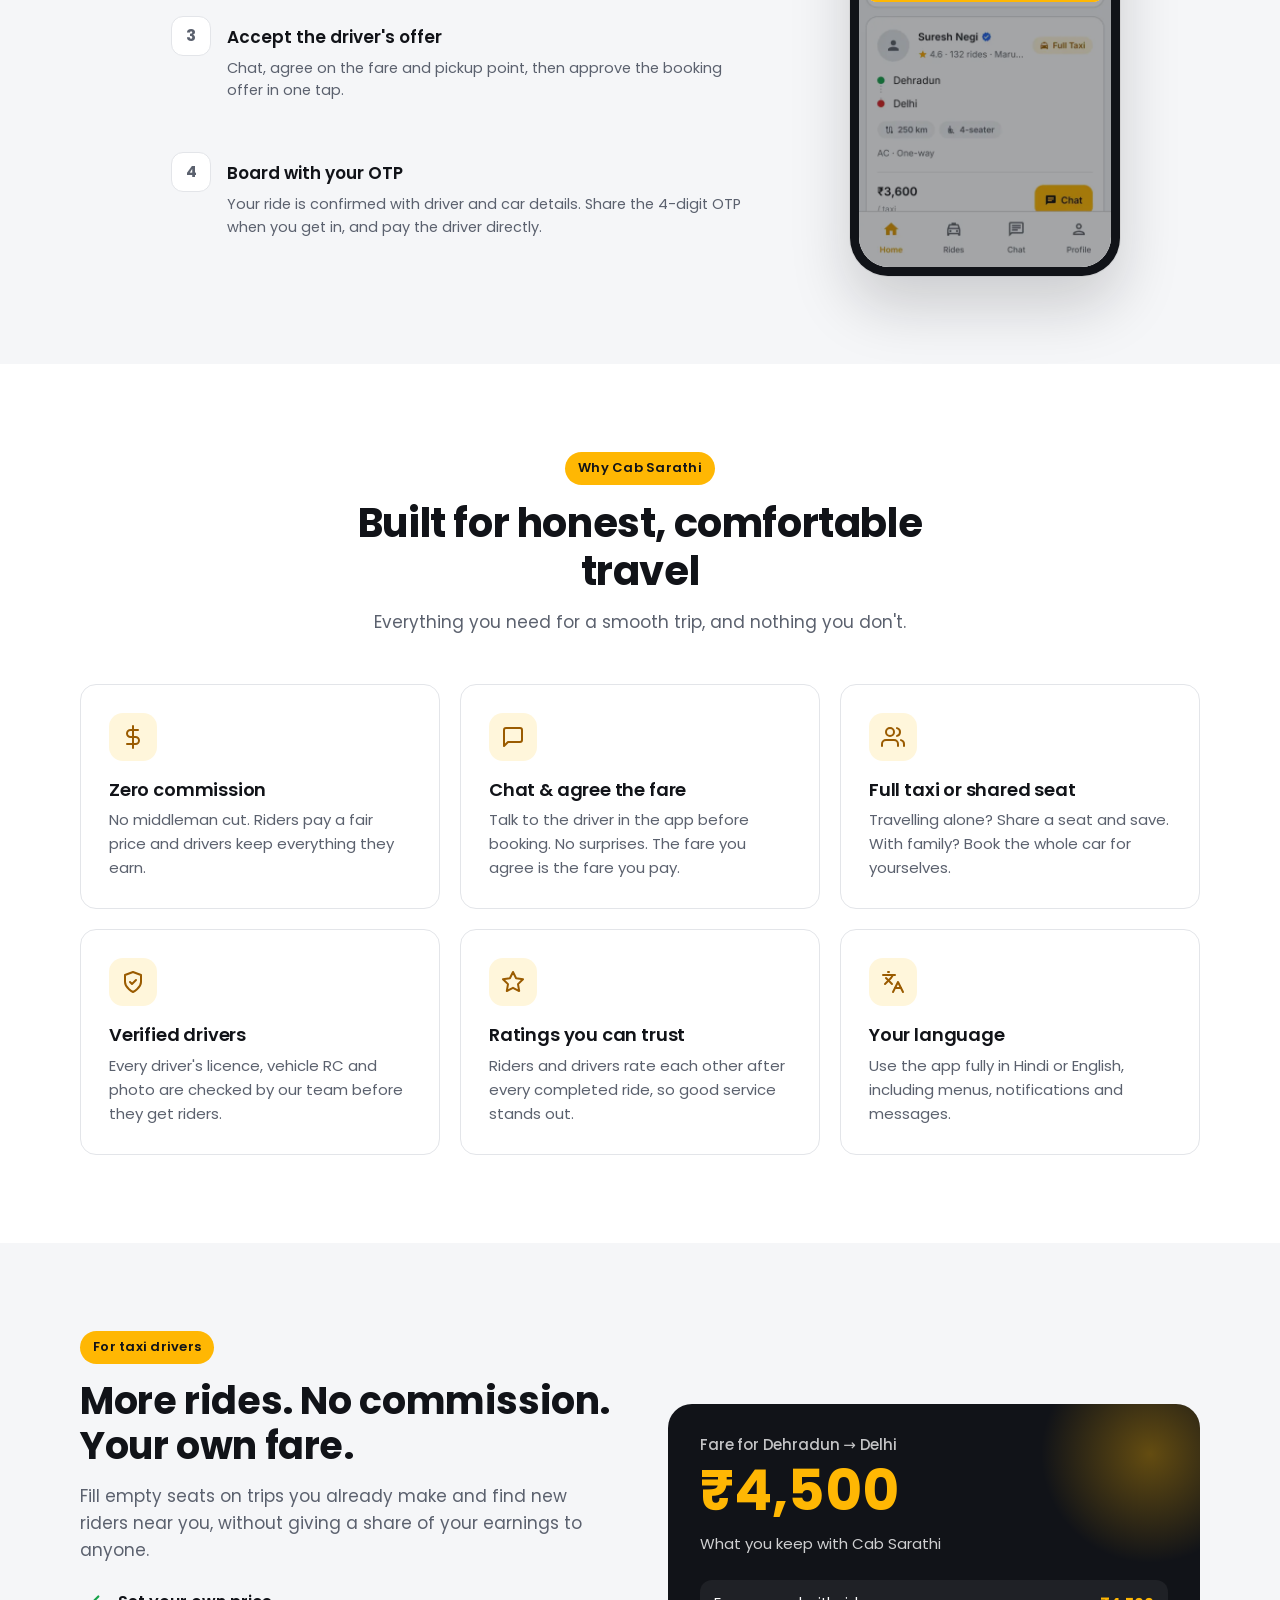
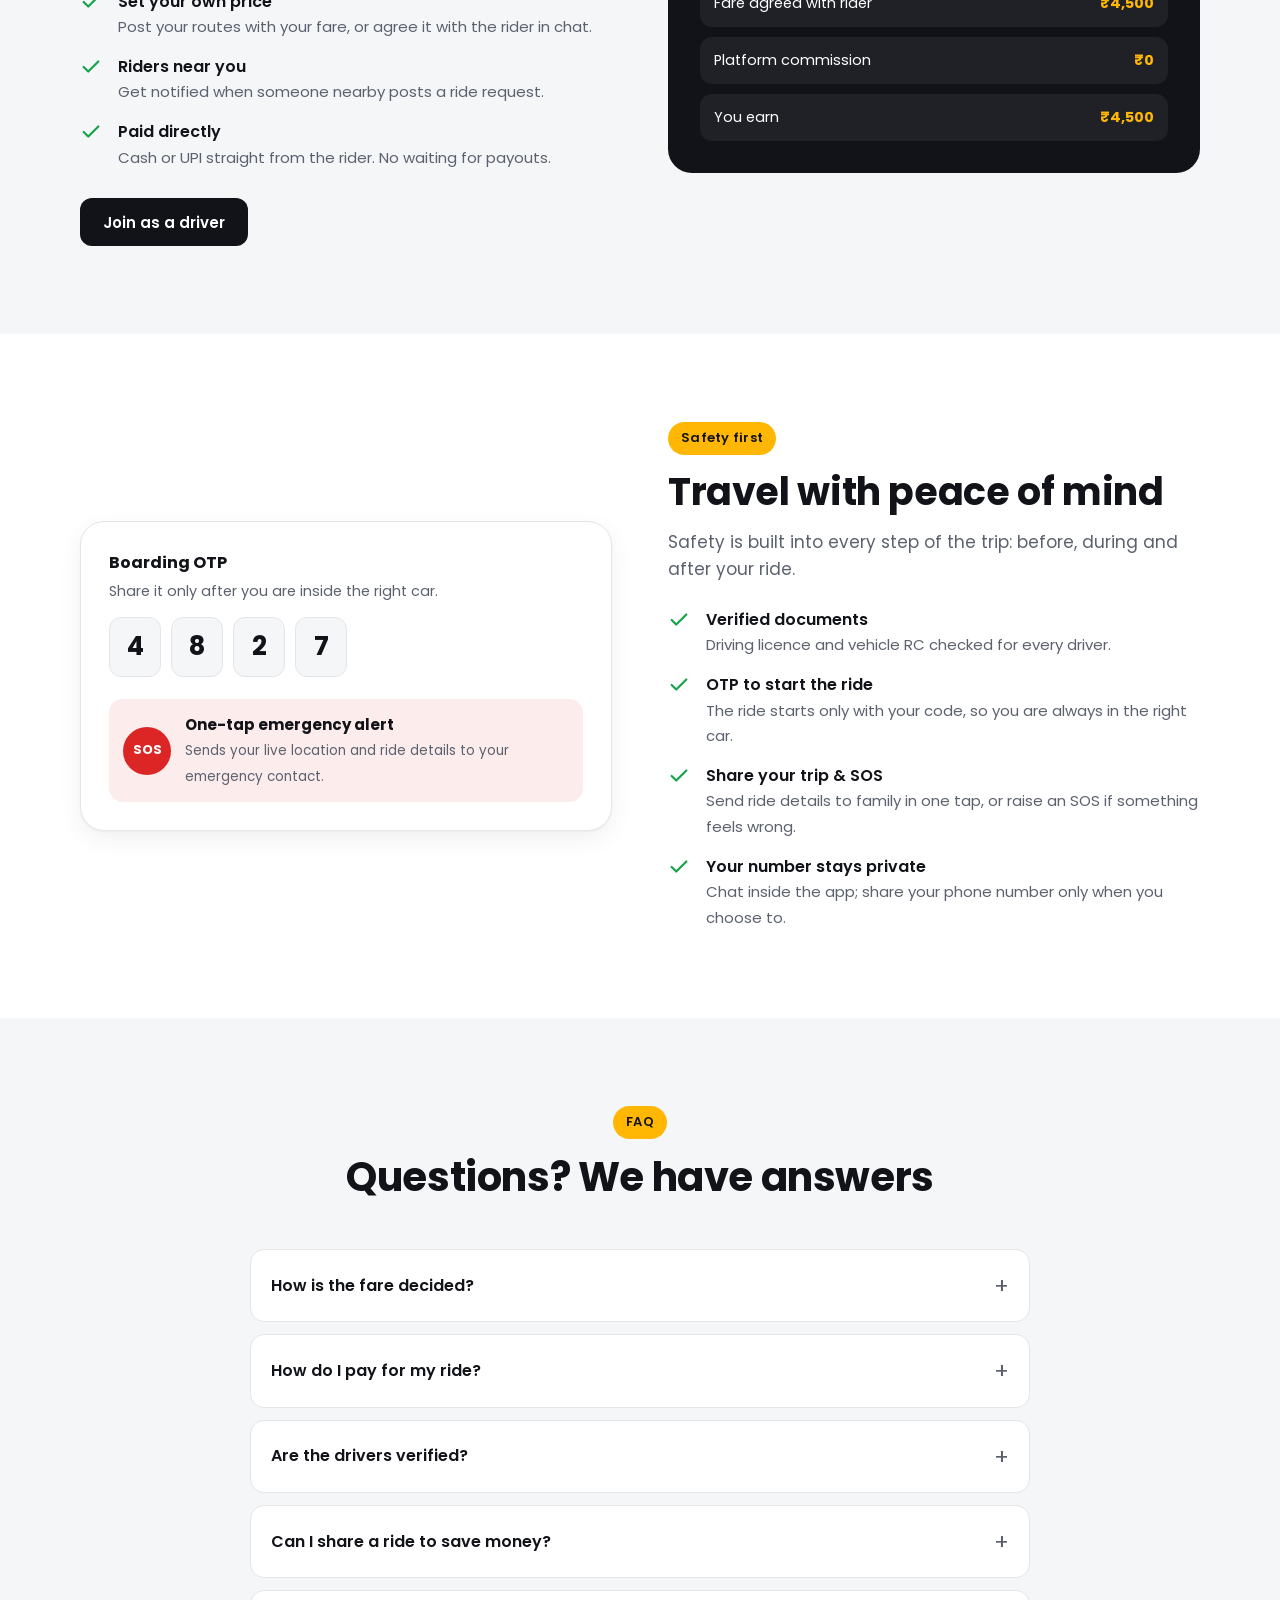
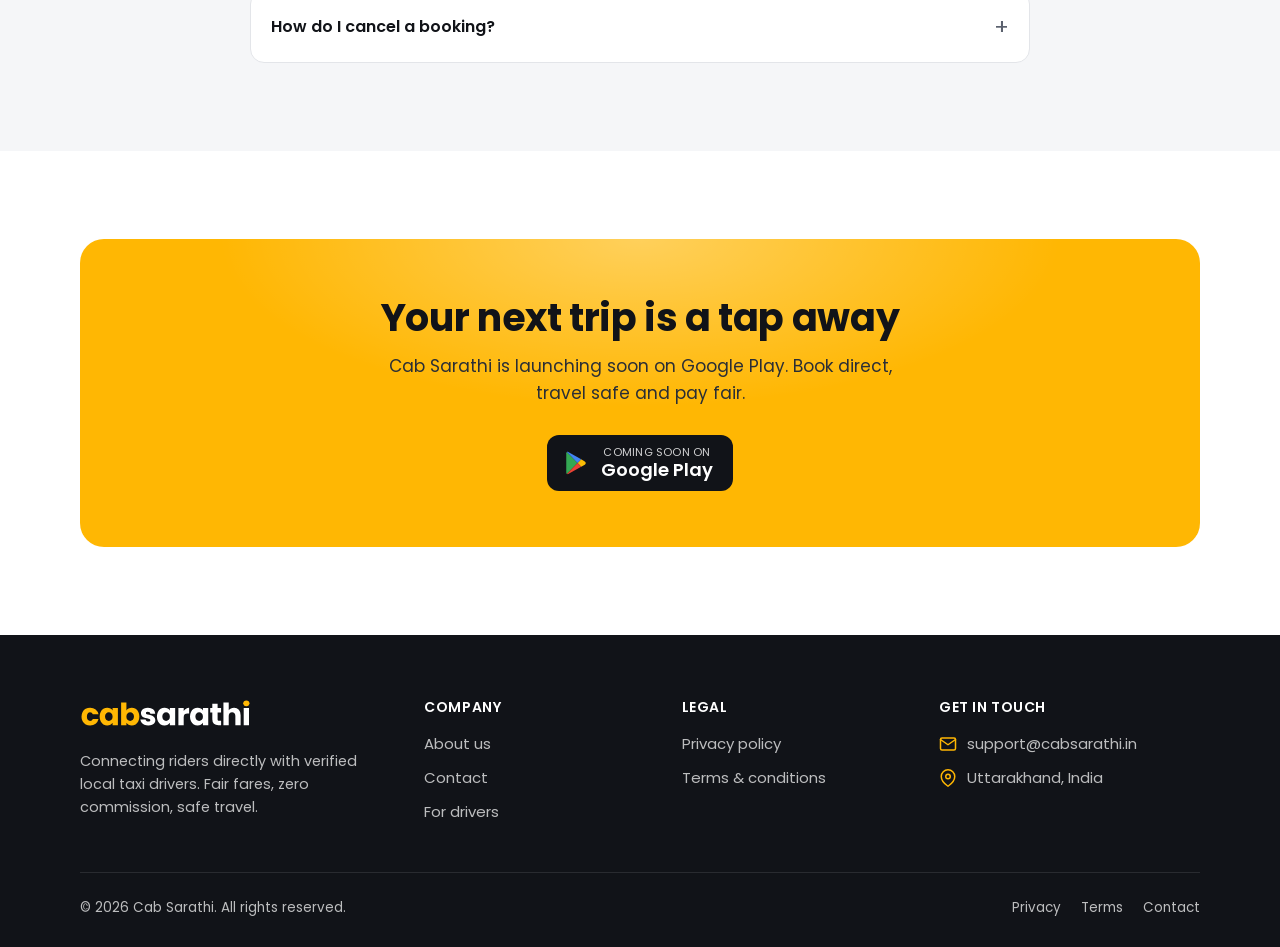
==== commit bd65b56b: "homepage fix" ====
--- a/index.html
+++ b/index.html
@@ -7,7 +7,7 @@
   <meta name="description" content="Cab Sarathi connects riders with verified local taxi drivers. Book a full taxi or share a seat, agree the fare in chat, and pay the driver directly — zero commission.">
   <meta name="theme-color" content="#FFB703">
   <link rel="canonical" href="https://cabsarathi.in/">
-  <link rel="icon" href="assets/favicon.svg" type="image/svg+xml">
+  <link rel="icon" href="/assets/favicon.svg" type="image/svg+xml">
 
   <meta property="og:type" content="website">
   <meta property="og:title" content="Cab Sarathi — Direct cabs, zero commission">
@@ -17,15 +17,15 @@
   <link rel="preconnect" href="https://fonts.googleapis.com">
   <link rel="preconnect" href="https://fonts.gstatic.com" crossorigin>
   <link href="https://fonts.googleapis.com/css2?family=Poppins:wght@400;500;600;700&display=swap" rel="stylesheet">
-  <link rel="stylesheet" href="styles.css">
+  <link rel="stylesheet" href="/styles.css">
 </head>
 <body>
   <a class="skip-link" href="#main">Skip to content</a>
 
   <header class="site-header" id="top">
     <div class="container header-inner">
-      <a class="brand" href="index.html" aria-label="Cab Sarathi home">
-        <img class="brand-logo" src="assets/logo-wordmark.svg" alt="" width="183" height="30">
+      <a class="brand" href="/" aria-label="Cab Sarathi home">
+        <img class="brand-logo" src="/assets/logo-wordmark.svg" alt="" width="183" height="30">
       </a>
 
       <button class="menu-toggle" type="button" aria-label="Open menu" aria-expanded="false" aria-controls="site-nav">
@@ -33,10 +33,10 @@
       </button>
 
       <nav class="nav" id="site-nav" aria-label="Main">
-        <a href="index.html" aria-current="page">Home</a>
-        <a href="about.html">About</a>
-        <a href="index.html#how-it-works">How it works</a>
-        <a href="contact.html">Contact</a>
+        <a href="/" aria-current="page">Home</a>
+        <a href="/about">About</a>
+        <a href="/#how-it-works">How it works</a>
+        <a href="/contact">Contact</a>
         <a class="btn btn-primary btn-sm" href="#download">Get the app</a>
       </nav>
     </div>
@@ -46,7 +46,6 @@
     <section class="hero">
       <div class="container hero-grid">
         <div class="hero-copy">
-          <span class="eyebrow">🚖 Direct cabs · Zero commission</span>
           <h1>Your trusted ride, <em>straight from</em> the driver</h1>
           <p class="hero-lead">
             Cab Sarathi connects you with verified local taxi drivers for outstation and city-to-city trips.
@@ -139,23 +138,23 @@
 
         <div class="hiw" id="steps-riders" role="tabpanel" aria-labelledby="tab-riders">
           <ol class="hiw-steps">
-            <li><button class="hiw-step" type="button" data-shot="assets/screens/rider_search.webp" data-hl="14,2,96,38" aria-current="step">
+            <li><button class="hiw-step" type="button" data-shot="/assets/screens/rider_search.webp" data-hl="14,2,96,38" aria-current="step">
               <span><span class="hiw-t">Find drivers on your route</span><span class="hiw-d">Enter where you are going. See verified drivers already running that route, with their car, rating and fare.</span></span>
             </button></li>
-            <li><button class="hiw-step" type="button" data-shot="assets/screens/rider_request.webp" data-hl="34,3,94,56">
+            <li><button class="hiw-step" type="button" data-shot="/assets/screens/rider_request.webp" data-hl="34,3,94,56">
               <span><span class="hiw-t">Or post a ride request</span><span class="hiw-d">Not in a hurry? Post your trip with date, passengers and budget. Drivers nearby reach out to you.</span></span>
             </button></li>
-            <li><button class="hiw-step" type="button" data-shot="assets/screens/rider_chat.webp" data-hl="37.5,3,94,41.5">
+            <li><button class="hiw-step" type="button" data-shot="/assets/screens/rider_chat.webp" data-hl="37.5,3,94,41.5">
               <span><span class="hiw-t">Accept the driver's offer</span><span class="hiw-d">Chat, agree on the fare and pickup point, then approve the booking offer in one tap.</span></span>
             </button></li>
-            <li><button class="hiw-step" type="button" data-shot="assets/screens/rider_ride.webp" data-hl="35.5,2,96,20">
+            <li><button class="hiw-step" type="button" data-shot="/assets/screens/rider_ride.webp" data-hl="35.5,2,96,20">
               <span><span class="hiw-t">Board with your OTP</span><span class="hiw-d">Your ride is confirmed with driver and car details. Share the 4-digit OTP when you get in, and pay the driver directly.</span></span>
             </button></li>
           </ol>
           <div class="hiw-media">
             <div class="device">
               <div class="device-screen">
-                <img src="assets/screens/rider_search.webp" alt="Cab Sarathi app screen" width="540" height="1140" loading="lazy">
+                <img src="/assets/screens/rider_search.webp" alt="Cab Sarathi app screen" width="540" height="1140" loading="lazy">
                 <span class="hiw-hl" aria-hidden="true" style="--t:14%;--l:2%;--w:96%;--h:38%"></span>
               </div>
             </div>
@@ -164,20 +163,20 @@
 
         <div class="hiw" id="steps-drivers" role="tabpanel" aria-labelledby="tab-drivers" hidden>
           <ol class="hiw-steps">
-            <li><button class="hiw-step" type="button" data-shot="assets/screens/driver_route.webp" data-hl="23,2,96,23" aria-current="step">
+            <li><button class="hiw-step" type="button" data-shot="/assets/screens/driver_route.webp" data-hl="23,2,96,23" aria-current="step">
               <span><span class="hiw-t">Create your route</span><span class="hiw-d">Add the routes you run, full taxi or shared seats, and set your own fare.</span></span>
             </button></li>
-            <li><button class="hiw-step" type="button" data-shot="assets/screens/driver_nearby.webp" data-hl="45,3,82,39">
+            <li><button class="hiw-step" type="button" data-shot="/assets/screens/driver_nearby.webp" data-hl="45,3,82,39">
               <span><span class="hiw-t">See nearby ride requests</span><span class="hiw-d">Riders near you post trips live. See the route, time, passengers and budget, and talk to the rider.</span></span>
             </button></li>
-            <li><button class="hiw-step" type="button" data-shot="assets/screens/driver_chat.webp" data-hl="52,3,94,34">
+            <li><button class="hiw-step" type="button" data-shot="/assets/screens/driver_chat.webp" data-hl="52,3,94,34">
               <span><span class="hiw-t">Send your offer</span><span class="hiw-d">Chat with the rider and send a booking offer. Once approved, the ride is yours with 0% commission.</span></span>
             </button></li>
           </ol>
           <div class="hiw-media">
             <div class="device">
               <div class="device-screen">
-                <img src="assets/screens/driver_route.webp" alt="Cab Sarathi app screen" width="540" height="1140" loading="lazy">
+                <img src="/assets/screens/driver_route.webp" alt="Cab Sarathi app screen" width="540" height="1140" loading="lazy">
                 <span class="hiw-hl" aria-hidden="true" style="--t:23%;--l:2%;--w:96%;--h:23%"></span>
               </div>
             </div>
@@ -333,24 +332,24 @@
     <div class="container">
       <div class="footer-grid">
         <div class="footer-brand">
-          <a class="brand" href="index.html" aria-label="Cab Sarathi home">
-            <img class="brand-logo" src="assets/logo-wordmark-white.svg" alt="" width="183" height="30">
+          <a class="brand" href="/" aria-label="Cab Sarathi home">
+            <img class="brand-logo" src="/assets/logo-wordmark-white.svg" alt="" width="183" height="30">
           </a>
           <p class="footer-about">Connecting riders directly with verified local taxi drivers. Fair fares, zero commission, safe travel.</p>
         </div>
         <div class="footer-col">
           <h4>Company</h4>
           <ul>
-            <li><a href="about.html">About us</a></li>
-            <li><a href="contact.html">Contact</a></li>
-            <li><a href="index.html#drivers">For drivers</a></li>
+            <li><a href="/about">About us</a></li>
+            <li><a href="/contact">Contact</a></li>
+            <li><a href="/#drivers">For drivers</a></li>
           </ul>
         </div>
         <div class="footer-col">
           <h4>Legal</h4>
           <ul>
-            <li><a href="privacy.html">Privacy policy</a></li>
-            <li><a href="terms.html">Terms &amp; conditions</a></li>
+            <li><a href="/privacy">Privacy policy</a></li>
+            <li><a href="/terms">Terms &amp; conditions</a></li>
           </ul>
         </div>
         <div class="footer-col footer-contact-col">
@@ -364,14 +363,14 @@
       <div class="footer-bottom">
         <span>© <span id="year">2026</span> Cab Sarathi. All rights reserved.</span>
         <nav aria-label="Legal">
-          <a href="privacy.html">Privacy</a>
-          <a href="terms.html">Terms</a>
-          <a href="contact.html">Contact</a>
+          <a href="/privacy">Privacy</a>
+          <a href="/terms">Terms</a>
+          <a href="/contact">Contact</a>
         </nav>
       </div>
     </div>
   </footer>
 
-  <script src="script.js" defer></script>
+  <script src="/script.js" defer></script>
 </body>
 </html>
